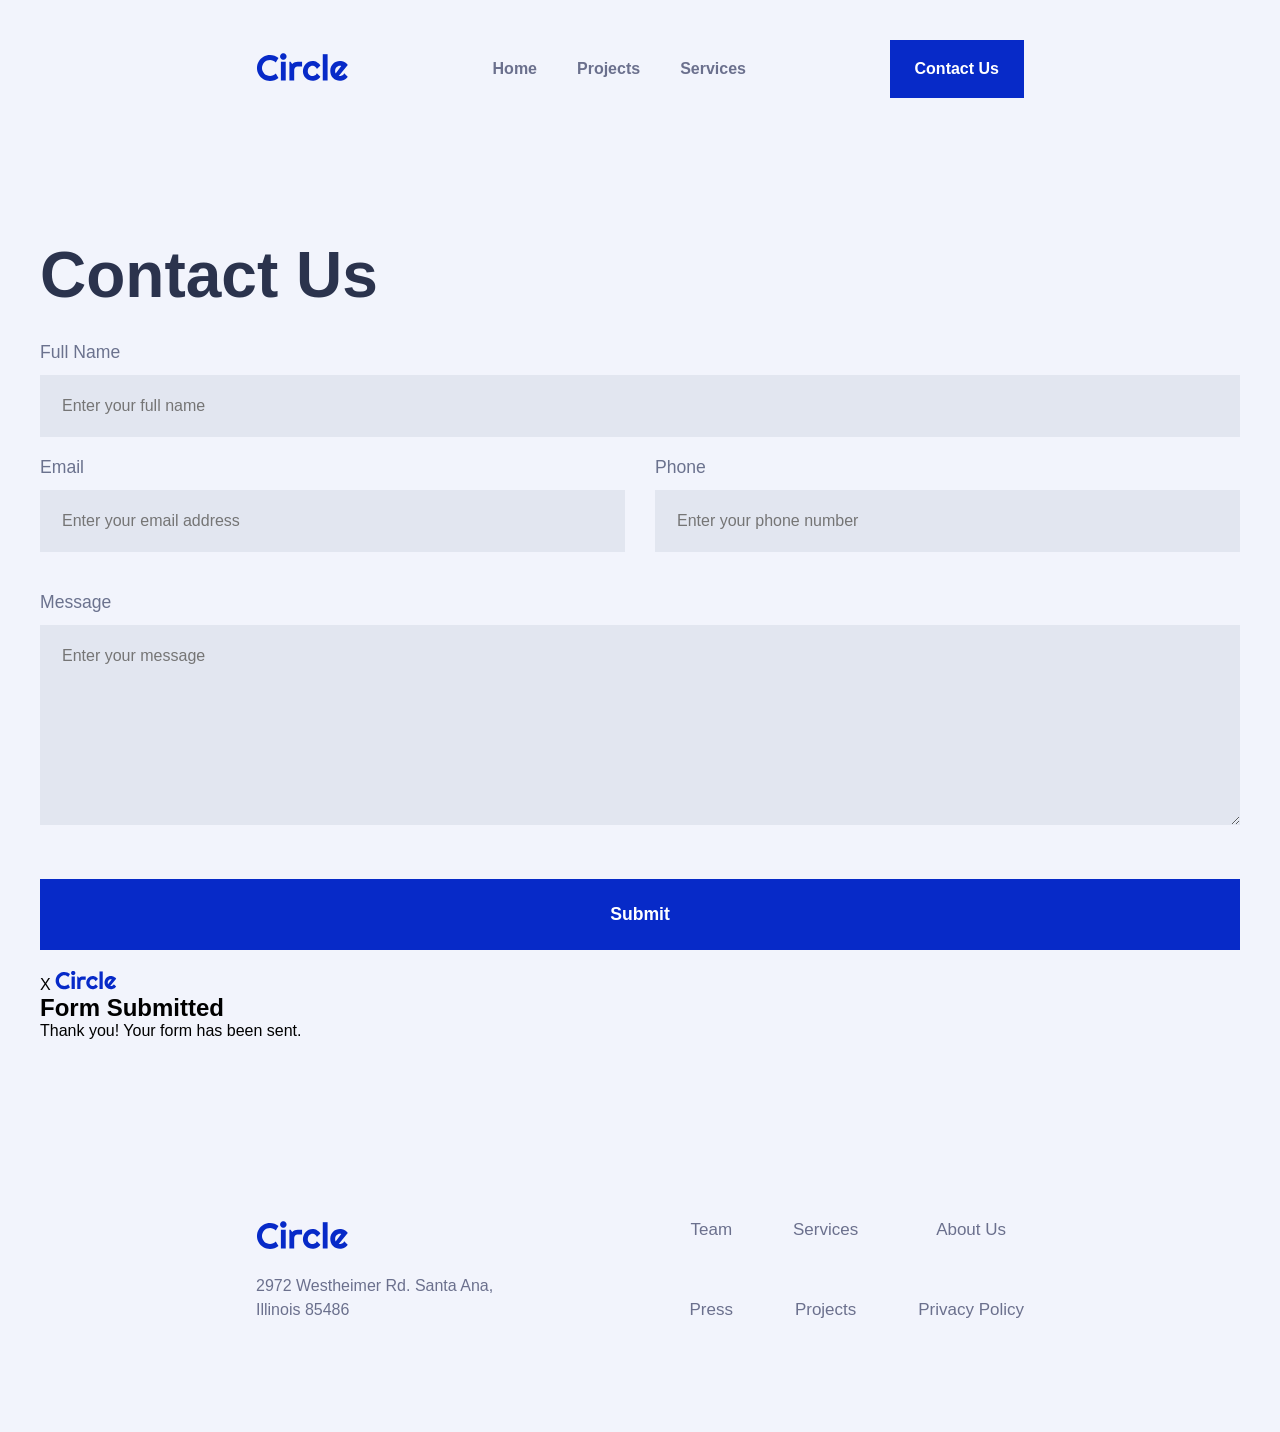
==== contact.html @ 797c5183 "github limpio" ====
<!DOCTYPE html>
<html lang="en">

<head>

    <meta charset="UTF-8">
    <meta name="viewport" content="width=device-width, initial-scale=1.0">
    <title>Circle Agency - Contact</title>

    <link rel="stylesheet" href="CSS/style.css">

    <link rel="icon" type="image/png" sizes="32x32" href="images/favicon/favicon-32x32.png">
    <link rel="icon" type="image/png" sizes="16x16" href="images/favicon/favicon-16x16.png">
    <link rel="shortcut icon" href="images/favicon/favicon.ico">
    <link rel="apple-touch-icon" sizes="180x180" href="images/favicon/apple-touch-icon.png">
    <link rel="manifest" href="images/favicon/site.webmanifest">

</head>

<body>

    <header> 

        <nav>

            <div class="logo">
                <a href="index.html"><img src="images/logos/circle.svg" alt="Circle Agency Logo"></a>
            </div>
            <ul class="nav-links">
                <li><a href="index.html">Home</a></li>
                <li><a href="projects.html?id=1">Projects</a></li>
                <li><a href="index.html#services">Services</a></li>
            </ul>
            <a href="contact.html" class="btn-contact">Contact Us</a>

        </nav>

    </header>

    <form action="" id="contact-form">

        <h1>Contact Us</h1>

        <div class="contact-name">

            <label for="name">Full Name</label>
            <input type="text" placeholder="Enter your full name" name="name" id="name">
            <p id="errorContactName" hidden class="errorForm">Please enter your full name</p>
        
        </div>

        <div id="contact-email-phone-row">

            <div class="contact-email">
                <label for="email">Email</label>
                <input type="email" placeholder="Enter your email address" name="email" id="email">
                <p id="errorContactEmail" hidden class="errorForm">Please enter a valid email address</p>
            </div>

            <div class="contact-phone">
                <label for="phone">Phone</label>
                <input type="phone" placeholder="Enter your phone number" name="phone" id="phone">
                <p id="errorContactPhone" hidden class="errorForm">Please enter a valid phone number</p>
            </div>

        </div>

        <div class="contact-message">

            <label for="message">Message</label>
            <textarea placeholder="Enter your message" name="message" id="message"></textarea>
            <p id="errorContactMessage" hidden class="errorForm">Please enter a message</p>
        
        </div>

        <div class="contact-button">

            <button type="button" onclick="sendForm()" id="submitBtn">Submit</button>
            <p id="successContact" hidden class="successForm">Your message has been sent successfully!</p>
        
        </div>

        <div class="contact-modal">

            <div class="modal-content">
                <span class="close-button">X</span>
                <img src="/images/logos/circle.svg" alt="logo circle" class="modal-logo">
                <h2>Form Submitted</h2>
                <p>Thank you! Your form has been sent.</p>
            </div>

        </div>

    </form>

    <footer class="footer">

        <div class="address-info">
            <a href="">
                <img src="images/logos/circle.svg" alt="Circle Logo">
            </a>
            <p>2972 Westheimer Rd. Santa Ana, Illinois 85486</p>
        </div>

        <ul class="sitemap">
            <li><a href="#">Team</a></li>
            <li><a href="index.html#services">Services</a></li>
            <li><a href="#">About Us</a></li>
            <li><a href="#">Press</a></li>
            <li><a href="projects.html?id=1">Projects</a></li>
            <li><a href="#">Privacy Policy</a></li>
        </ul>

    </footer>

</body>

</html>
---- CSS/style.css ----
/* variables */
:root {
  /* Blues */
  --color-blue-1: #072AC8;
  --color-blue-2: #43D2FF;
  --color-blue-3: #A2D6F9;
  --color-blue-4: #D1EDFF;

  /* Neutral / Dark */
  --color-dark-1: #292E47;
  --color-dark-2: #6B708D;

  /* Light / Background */
  --color-light-1: #F2F4FC;
  --color-light-2: #ECF7FF;

  /* Accent */
  --color-yellow: #FFC600;
}


* {
    box-sizing: border-box;
    margin: 0;
    padding: 0;
    font-family: 'Roboto', sans-serif;
}

body {
    background-color: var(--color-light-1);
    font-family: 'Roboto', sans-serif;
}

/* Configuración básica de la barra */
nav {
    display: flex;
    justify-content: space-between; 
    align-items: center;            
    padding: 40px 20%;              
}

.nav-links {
    display: flex;
    list-style: none;
    gap: 40px;                      
    margin: 0;
    padding: 0;
}

.nav-links a {
    text-decoration: none;
    color: var(--color-dark-2);                  
    font-weight: 700;
    font-family: sans-serif;
}

.btn-contact {
    background-color: var(--color-blue-1);      
    color: white;
    padding: 20px 25px;
    text-decoration: none;
    font-weight: bold;
    border-radius: 0px;             
    transition: background 0.3s;
}

.btn-contact:hover {
    color: var(--color-dark-2);      
}

.nav-links a:hover {
    color: var(--color-blue-1);      
}

.logo img {
    height: 30px;                   
}

.div-hero {
    display: flex;
    align-items: center;
    justify-content: space-between;
    padding: 80px 20%;
}

.hero-content {
    flex: 1;
    max-width: 500px;
}

.hero-content h1 {
    font-size: 3.5rem;
    color: var(--color-dark-1);
    line-height: 1.1;
    margin-bottom: 20px;
    font-family: sans-serif;
}

.hero-content h3 {
    font-size: 1.1rem;
    color: var(--color-dark-2);
    font-weight: normal;
    margin-bottom: 30px;
    line-height: 1.6;
}

.hero-content .btn-see,
.hero-content .btn-get {
    display: inline-block;
    padding: 15px 30px;
    text-decoration: none;
    font-weight: bold;
    margin-right: 20px;
    transition: all 0.3s;
}

.hero-content .btn-get {
    background-color: var(--color-blue-1);
    color: white;
}

.btn-get:hover {
    color: var(--color-dark-2);
}

.hero-content .btn-see {
    background-color: transparent;
    color: var(--color-dark-2);
}

.btn-see:hover {
    color: var(--color-blue-1);
}

.hero-image {
    flex: 1;
    position: relative; 
    display: flex;
    justify-content: center;
    align-items: center;
}

.hero-image img[alt="Hero Image"] {
    width: 100%;
    max-width: 450px;
    z-index: 2;
}

.hero-image img[alt="Hero Image 2"], 
.hero-image img[alt="Hero Image 3"] {
    position: absolute;
    z-index: 3;
    width: 300px; 
}

.hero-image img[alt="Hero Image 2"] {
    top: 0;
    left: -5%;
}

.hero-image img[alt="Hero Image 3"] {
    bottom: -25%;
    right: -5%;
}

/* Clients Section (Cambiado a ID) */
#clients {
    display: flex;
    justify-content: space-around; 
    align-items: center;           
    flex-wrap: wrap;               
    padding: 60px 20%;             
    gap: 30px;                     
}

#clients a {
    display: flex;
    align-items: center;
    justify-content: center;
    opacity: 0.7;                  
    transition: all 0.3s ease;
}

#clients img {
    max-width: 150px;              
    height: auto;
    filter: grayscale(100%);       
}

#clients a:hover {
    opacity: 1;
}

#clients a:hover img {
    filter: grayscale(0%);
}

/* Projects Section*/
#projects {
    padding: 80px 20%;
}

#projects h2 {
    font-size: 2.5rem;
    color: var(--color-dark-1);
    margin-bottom: 60px;
    font-family: sans-serif;
}

.project-contaier {
    display: grid;
    grid-template-columns: repeat(3, 1fr); 
    gap: 40px; 
}

.project-contaier article {
    background-color: white;
    display: flex;
    flex-direction: column;
}

#services article:hover,
.project-contaier article:hover {
    box-shadow: 10px 10px 10px rgba(0, 0, 0, 0.637);
    transform: scale(1.05);
}

#projects .project-contaier img {
    width: 100%;
    height: 250px;
    display: block;
    object-fit: cover;
}




.project-contaier h4, 
.project-contaier p {
    padding: 0 25px; 
}

.project-contaier h4 {
    margin-top: 25px;
    margin-bottom: 0px;
    font-size: 1.5rem;
    color: var(--color-dark-1);
}

.project-contaier p {
    color: var(--color-dark-2);
    font-size: 1rem;
    margin-bottom: 50px;
    flex-grow: 1; 
}

#services a,
.project-contaier span{
    padding: 0 25px;
}

.project-contaier a {
    text-decoration: none;
    color: var(--color-blue-1);
    font-weight: 600;
    margin-bottom: 25px;
    transition: color 0.3s;
}

#services a:hover,
.project-contaier span:hover {
    text-decoration: underline;
}

/* Testimonial Section (Cambiado a ID) */
#testimonial {
    background-color: var(--color-dark-1);
    background-image: url("../images/testimonial-section/orbit.png");
    background-position: center;
    background-repeat: no-repeat;
    background-size: cover;
    max-width: 1350px;         
    margin: 80px auto;         
    padding: 80px 40px;        
    position: relative;        
    min-height: 600px;         
    display: flex;
    flex-direction: column;    
    justify-content: space-between; 
    align-items: center;       
    color: white;              
}

.testimonial-text {
    max-width: 700px;
}

.testimonial-text h3 {
    font-size: 2.8rem;
    line-height: 1.2;
    margin: 0;
    text-align: center;
}

.testimonial-quote {
    max-width: 850px;
}

.testimonial-quote p {
    font-size: 1.6rem;
    color: var(--color-yellow); 
    line-height: 1.5;
    margin: 0;
    text-align: center;
}

.testimonial-profile {
    display: flex;
    align-items: center;
    gap: 15px;
}

.testimonial-profile img {
    width: 60px;
    height: 60px;
    border-radius: 50%;
    object-fit: cover;
}

.testimonial-profile-info {
    text-align: left;
}

.testimonial-profile-info .name {
    font-weight: bold;
    font-size: 1.1rem;
    margin: 0;
}

.testimonial-profile-info .origin {
    color: var(--color-dark-2); 
    font-size: 0.9rem;
    margin: 0;
}

.testimonial-emojis img {
    position: absolute;
    width: 150px;  
    height: auto;
}

/* colocamos cada imoji en su posición (cada esquina del div testimonial)*/

.emoji-1 { top: 40px; left: 40px; }
.emoji-2 { top: 40px; right: 40px; }
.emoji-3 { bottom: 40px; left: 40px; }
.emoji-4 { bottom: 40px; right: 40px; }

/* Services Section (Cambiado a ID) */
#services {
    padding: 80px 20%;
}

#services h2 {
    font-size: 2.5rem;
    color: var(--color-dark-1);
    margin-bottom: 60px;
    font-family: sans-serif;
}

#services .project-contaier {
    display: grid;
    grid-template-columns: repeat(3, 1fr);
    gap: 30px;
}

#services article {
    background-color: white;
    display: flex;
    flex-direction: column;
    align-items: flex-start; 
}

/* añadimos el círculo alrededor de los iconos */
.circle-icono {
    background-color: var(--color-blue-4);
    border-radius: 50%;
    width: 70px;          /* Ajusta el tamaño del círculo aquí */
    height: 70px;         /* Debe ser igual al width para que sea un círculo perfecto */
    display: flex;        /* Activamos flexbox para centrar el icono */
    justify-content: center; /* Centrado horizontal */
    align-items: center;     /* Centrado vertical */
    margin-left: 25px;    /* Alineado con el padding de tus textos */
    margin-top: 25px;
    margin-bottom: 20px;
}

/* Ajustamos el tamaño del icono (SVG) dentro del círculo */
.circle-icono img {
    width: 35px;          /* El icono debe ser más pequeño que el círculo */
    height: auto;
    padding: 0;           /* Quitamos los paddings antiguos que movían la imagen */
    display: block;
}

#services h4 {
    font-size: 1.25rem;
    color: var(--color-dark-1);
    margin-bottom: 10px;
    font-family: sans-serif;
}

#services p {
    color: var(--color-dark-2);
    line-height: 1.6;
    margin-bottom: 25px;
    flex-grow: 1; 
}

#services a {
    text-decoration: none;
    color: var(--color-blue-1);
    font-weight: 600;
    transition: color 0.3s;
}

/* Footer */
.footer {
    background-color: var(--color-light-1);
    display: flex;
    justify-content: space-between; 
    align-items: flex-start;        
    padding: 60px 20%;
    margin: 50px 0px;  
}

.address-info {
    max-width: 250px;
}

.address-info img {
    height: 30px;
    margin-bottom: 20px;
}

.address-info p {
    color: var(--color-dark-2);
    font-size: 16px;
    line-height: 1.5;
}

.sitemap {
    display: grid;
    grid-template-columns: repeat(3, auto); 
    grid-template-rows: repeat(2, auto);    
    gap: 60px 60px; 
    list-style: none;
    margin: 0;
    padding: 0;
    text-align: center; 
}

.sitemap a {
    text-decoration: none;
    color: var(--color-dark-2);
    font-size: 17px;
    transition: color 0.3s ease;
}

.sitemap a:hover {
    color: var(--color-blue-1);
}

/* Newsletter (Cambiado a ID) */
#newsletter {
    background-color: var(--color-yellow);
    max-width: 1350px;         
    margin: 20px auto;         
    min-height: 400px;    
    display: flex;        
    flex-direction: column; 
    justify-content: center; 
    align-items: center;    
    padding: 40px; 
}

#newsletter h2 {
    color: var(--color-dark-1);
    font-size: 2.5rem;
    margin-bottom: 10px;
}

#newsletter h3 {
    color: var(--color-dark-2);
    font-weight: normal;
    margin-bottom: 40px;
}

#newsletter form {
    display: flex;
    justify-content: center;
    gap: 20px;
    align-items: stretch;   
}

.input-container {
    position: relative;
    max-width: 550px;
}

.mail-icon {
    position: absolute;
    left: 15px;
    top: 50%;
    transform: translateY(-50%); 
    width: 20px;
    opacity: 0.6;
}

#newsletter input {
    width: 100%;
    padding: 25px 25px 25px 60px; 
    border: none;
    background-color: var(--color-light-1);
    font-size: 1rem;
}

.boton-estilo {
    background-color: var(--color-blue-1);
    color: white;
    padding: 0 40px;
    border: none;
    font-weight: bold;
    cursor: pointer;
    transition: background 0.3s;
    display: flex;
    align-items: center;
    text-decoration: none;
}

.newsletter-subscribe:hover {
    color: var(--color-dark-2);
}

#newsletter input:hover {
    outline: 2px solid var(--color-blue-1);
}

/* El resto de estilos (Contact form, Project.html, Responsive) permanecen igual */
#contact-form {
    max-width: 1300px;
    margin: 60px auto;
    padding: 40px;
    background-color: transparent; 
}

#contact-form h1 {
    font-size: 4rem; 
    color: #2b334d;
    margin-bottom: 30px;
    font-weight: 700;
}

#contact-form div {
    margin-bottom: 20px;
}

#contact-form label {
    display: block;
    margin-bottom: 12px;
    color: #6b728e;
    font-size: 1.1rem;
}

#contact-form input[type="text"],
#contact-form input[type="email"],
#contact-form input[type="phone"],
#message,
#contact-form textarea {
    width: 100%;
    padding: 22px;
    border: none;
    background-color: #e2e6f0; 
    font-size: 1rem;
    color: #2b334d;
    outline: none;
    transition: all 0.3s ease;
}

#contact-form input:hover, 
#contact-form textarea:hover {
    background-color: #d8dceb;
}

#message {
    min-height: 200px; 
}

#contact-form > div:nth-of-type(2) {
    display: flex;
    gap: 30px;
}

#contact-form > div:nth-of-type(2) > div {
    flex: 1; 
}

#submitBtn {
    width: 100%;
    background-color: #072ac8; 
    color: white;
    padding: 25px;
    border: none;
    font-size: 1.1rem;
    font-weight: 600;
    cursor: pointer;
    margin-top: 30px;
    transition: background-color 0.3s;
}

#submitBtn:hover {
    background-color: #051a80;
}

#project {
    max-width: 1300px; 
    width: 100%;
    margin: 80px auto; 
    padding: 0 40px;
}

.title {
    font-size: 2.5rem;
    font-weight: 800;
    color: #1a202c;
    margin-bottom: 8px;
}

#project > div:first-of-type {
    display: flex;
    justify-content: space-between; 
    align-items: center;
    margin-bottom: 40px;
    color: #718096; 
    font-size: 1.23rem;
}

.project-image {
    width: 100%;
    margin-bottom: 40px;
}

/* Imagen principal de projects.html*/
.project-image img {
    width: 100%;
    height: auto;
    display: block;
    border-radius: 4px;
}

article {
    color: #4a5568;
    font-size: 1rem;
    text-align: justify; 
    max-width: 100%;
}

/*poner sombra muy suave detrás de las tarjetas de projects, services y la imagen general de projects.html*/
.project-image img{
    box-shadow: 0 20px 50px rgba(0, 0, 0, 0.7);
}
.project-contaier article{
    box-shadow: 0 20px 50px rgba(0, 0, 0, 0.3);
}


/* RESPONSIVE */
@media (max-width: 992px) {
    .div-hero {
        flex-direction: column;
        text-align: center;
        padding: 40px 5%;
    }
    
    .hero-content {
        margin-bottom: 50px;
    }

    .hero-image img[alt="Hero Image 2"] {
        left: 0;
    }

    #services .project-contaier {
        grid-template-columns: 1fr;
    }

    #testimonial {
        padding: 80px 20px;
    }
    
    #testimonial-text h3 {
        font-size: 2rem;
    }
    
    .testimonial-emojis {
        display: none;
    }
}

@media (max-width: 768px) {
    .footer {
        flex-direction: column;
        gap: 40px;
    }
    
    .sitemap {
        grid-template-columns: repeat(2, 1fr); 
    }

    .project-contaier {
        grid-template-columns: 1fr;
    }
}
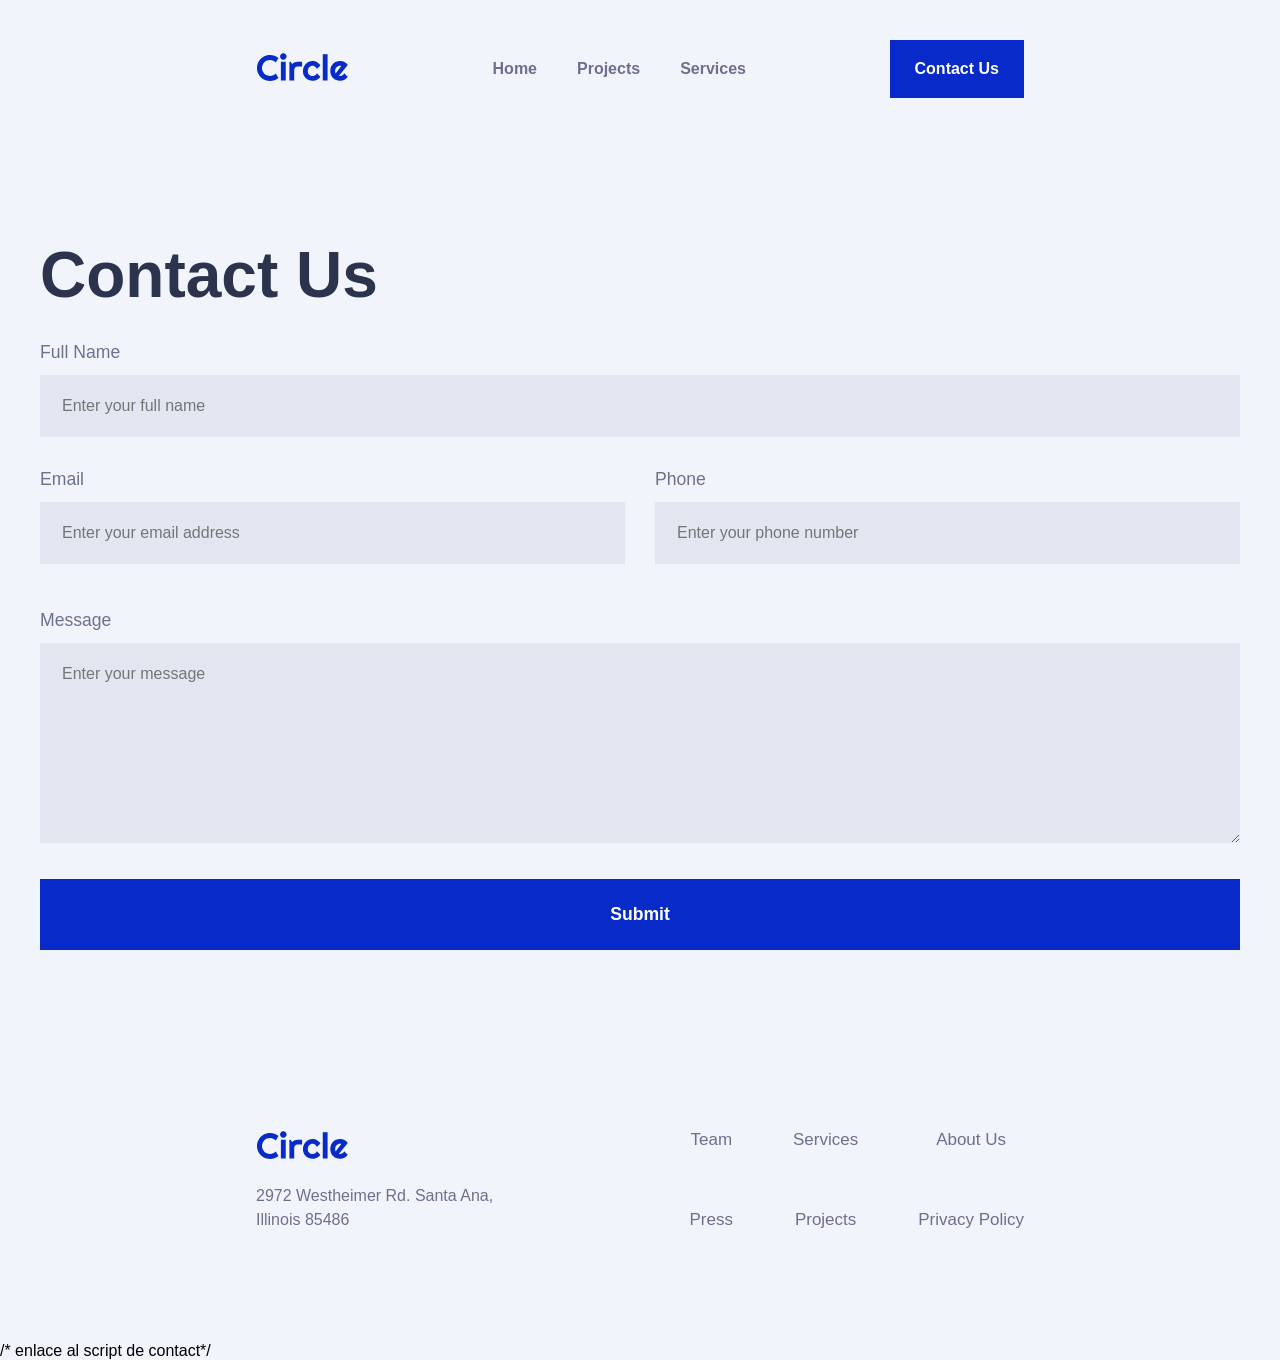
==== commit 10a43fd2: "JS del form termiando y Modal del form terminado" ====
--- a/contact.html
+++ b/contact.html
@@ -37,7 +37,7 @@
 
     </header>
 
-    <form action="" id="contact-form">
+    <form action="" id="contact-form" onsubmit="sendForm(event)">
 
         <h1>Contact Us</h1>
 
@@ -70,12 +70,12 @@
             <label for="message">Message</label>
             <textarea placeholder="Enter your message" name="message" id="message"></textarea>
             <p id="errorContactMessage" hidden class="errorForm">Please enter a message</p>
-        
+           
         </div>
 
         <div class="contact-button">
 
-            <button type="button" onclick="sendForm()" id="submitBtn">Submit</button>
+            <button type="submit" id="submitBtn">Submit</button>
             <p id="successContact" hidden class="successForm">Your message has been sent successfully!</p>
         
         </div>
@@ -113,6 +113,9 @@
 
     </footer>
 
+     /* enlace al script de contact*/
+    <script src="Scripts/contact.js"></script>
+
 </body>
 
 </html>
--- a/CSS/style.css
+++ b/CSS/style.css
@@ -547,6 +547,8 @@
 }
 
 /* El resto de estilos (Contact form, Project.html, Responsive) permanecen igual */
+
+/* Contact.html Form */
 #contact-form {
     max-width: 1300px;
     margin: 60px auto;
@@ -578,6 +580,7 @@
 #message,
 #contact-form textarea {
     width: 100%;
+    margin-bottom: 1%;
     padding: 22px;
     border: none;
     background-color: #e2e6f0; 
@@ -587,6 +590,19 @@
     transition: all 0.3s ease;
 }
 
+/* Clase que aplicaremos mediante JavaScript para añadir a los inputs si hay error */
+.input-error {
+    border: 3px solid #ff4d4d !important; /* Rojo intenso y borde ancho */
+    outline: none; /* Quitamos el borde azul por defecto de los navegadores */
+}
+/* añadiendo estilo para los mensajes de error */
+.errorForm {
+    color: #ff4d4d;
+    font-weight: 600;
+    font-size: 0.9rem;
+    margin-top: 5px;
+}
+
 #contact-form input:hover, 
 #contact-form textarea:hover {
     background-color: #d8dceb;
@@ -614,13 +630,69 @@
     font-size: 1.1rem;
     font-weight: 600;
     cursor: pointer;
-    margin-top: 30px;
     transition: background-color 0.3s;
 }
 
 #submitBtn:hover {
     background-color: #051a80;
 }
+
+/* el modal para submit*/
+/* El contenedor que cubre TODA la pantalla */
+.contact-modal {
+    display: none ; /* Oculto por defecto */
+    position: fixed; /* Se queda fijo aunque hagas scroll */
+    z-index: 1000; /* Siempre por encima de todo */
+    left: 0;
+    top: 0;
+    width: 100%;
+    height: 100%;
+    background-color: rgba(0, 0, 0, 0.5); /* Fondo negro semitransparente */
+    justify-content: center;
+    align-items: center;
+}
+
+/* La caja blanca del mensaje */
+.modal-content {
+    background-color: white;
+    padding: 50px;
+    border-radius: 15px;
+    text-align: center;
+    max-width: 500px;
+    width: 100%;
+    height: auto;
+    position: relative; /* Para posicionar la X de cierre */
+    box-shadow: 0 5px 15px rgba(0,0,0,0.3);
+}
+
+.modal-logo {
+    position: absolute;
+    width: 80px;
+    margin-bottom: 20px;
+    top: 20px;
+    left: 25px;
+}
+
+.modal-content h2{
+    font-size: 1.7rem;
+    padding-bottom: 5%;
+}
+
+.close-button {
+    position: absolute;
+    top: 20px;
+    right: 25px;
+    font-size: 25px;
+    font-weight: bold;
+    color: var(--color-dark-2);
+    cursor: pointer;
+}
+
+.close-button:hover {
+    color: var(--color-blue-1);
+}
+
+/* Projects.html Styles */
 
 #project {
     max-width: 1300px; 
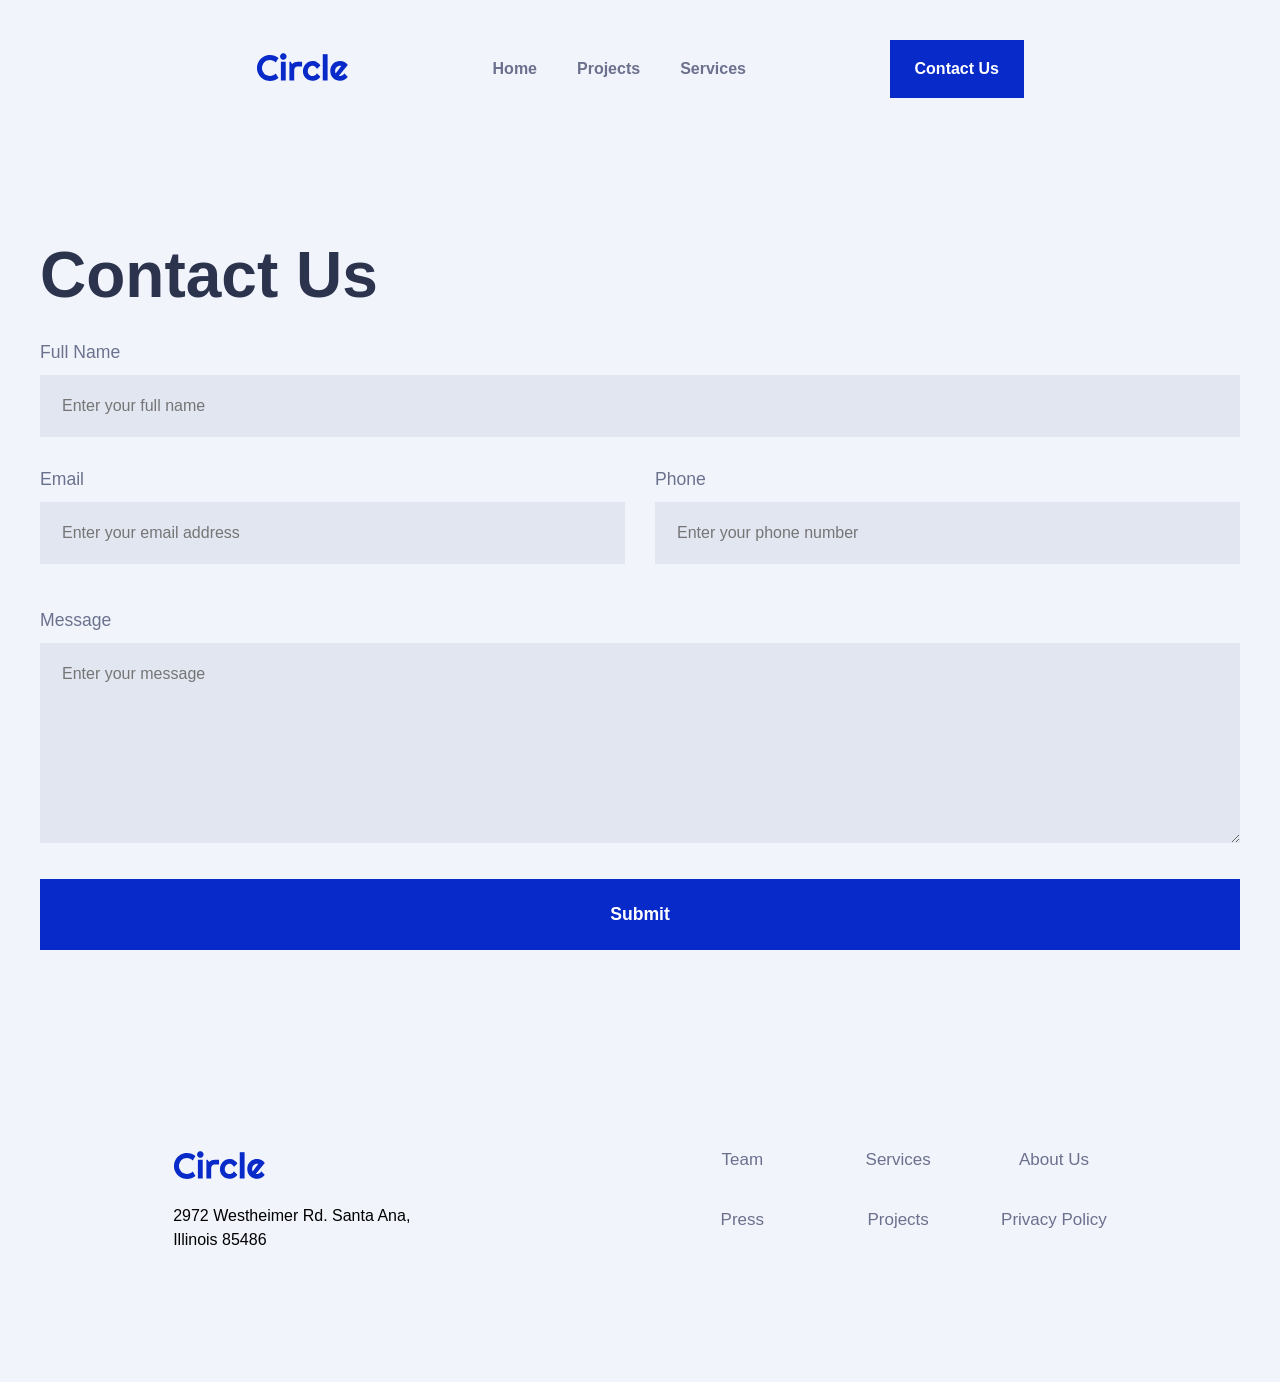
==== commit 865745fb: "Responsive terminado, deploy en Netlify" ====
--- a/contact.html
+++ b/contact.html
@@ -22,76 +22,104 @@
     <header> 
 
         <nav>
-
+            
             <div class="logo">
                 <a href="index.html"><img src="images/logos/circle.svg" alt="Circle Agency Logo"></a>
             </div>
+
             <ul class="nav-links">
                 <li><a href="index.html">Home</a></li>
                 <li><a href="projects.html?id=1">Projects</a></li>
                 <li><a href="index.html#services">Services</a></li>
             </ul>
+
             <a href="contact.html" class="btn-contact">Contact Us</a>
+
+            <!-- botón de menú hamburguesa escondido -->
+            <!-- Lo crearemos con CSS y JavaScript para que solo aparezca en pantallas pequeñas -->
+             <div class="nav-menu-icon" id="hamburger-menu">
+                <span></span>
+                <span></span>
+                <span></span>
+             </div>
+           
 
         </nav>
 
     </header>
 
-    <form action="" id="contact-form" onsubmit="sendForm(event)">
+    <head>
+        <!-- Menu desplegable para móviles, inicialmente oculto, se mostrará al hacer clic en el ícono de menú hamburguesa -->
+        <div class="mobile-menu" id="mobile-menu">
 
-        <h1>Contact Us</h1>
+            <span class="close-menu" id="close-menu">X</span>
 
-        <div class="contact-name">
-
-            <label for="name">Full Name</label>
-            <input type="text" placeholder="Enter your full name" name="name" id="name">
-            <p id="errorContactName" hidden class="errorForm">Please enter your full name</p>
-        
-        </div>
-
-        <div id="contact-email-phone-row">
-
-            <div class="contact-email">
-                <label for="email">Email</label>
-                <input type="email" placeholder="Enter your email address" name="email" id="email">
-                <p id="errorContactEmail" hidden class="errorForm">Please enter a valid email address</p>
-            </div>
-
-            <div class="contact-phone">
-                <label for="phone">Phone</label>
-                <input type="phone" placeholder="Enter your phone number" name="phone" id="phone">
-                <p id="errorContactPhone" hidden class="errorForm">Please enter a valid phone number</p>
-            </div>
+            <ul class="mobile-nav-links">
+                <li><a href="index.html">Home</a></li>
+                <li><a href="projects.html?id=1">Projects</a></li>
+                <li><a href="index.html#services">Services</a></li>
+                <li><a href="contact.html">Contact Us</a></li>
+            </ul>
 
         </div>
 
-        <div class="contact-message">
 
-            <label for="message">Message</label>
-            <textarea placeholder="Enter your message" name="message" id="message"></textarea>
-            <p id="errorContactMessage" hidden class="errorForm">Please enter a message</p>
-           
-        </div>
+        <form action="" id="contact-form" onsubmit="sendForm(event)">
 
-        <div class="contact-button">
+            <h1>Contact Us</h1>
 
-            <button type="submit" id="submitBtn">Submit</button>
-            <p id="successContact" hidden class="successForm">Your message has been sent successfully!</p>
-        
-        </div>
+            <div class="contact-name">
 
-        <div class="contact-modal">
-
-            <div class="modal-content">
-                <span class="close-button">X</span>
-                <img src="/images/logos/circle.svg" alt="logo circle" class="modal-logo">
-                <h2>Form Submitted</h2>
-                <p>Thank you! Your form has been sent.</p>
+                <label for="name">Full Name</label>
+                <input type="text" placeholder="Enter your full name" name="name" id="name">
+                <p id="errorContactName" hidden class="errorForm">Please enter your full name</p>
+            
             </div>
 
-        </div>
+            <div id="contact-email-phone-row">
 
-    </form>
+                <div class="contact-email">
+                    <label for="email">Email</label>
+                    <input type="email" placeholder="Enter your email address" name="email" id="email">
+                    <p id="errorContactEmail" hidden class="errorForm">Please enter a valid email address</p>
+                </div>
+
+                <div class="contact-phone">
+                    <label for="phone">Phone</label>
+                    <input type="phone" placeholder="Enter your phone number" name="phone" id="phone">
+                    <p id="errorContactPhone" hidden class="errorForm">Please enter a valid phone number</p>
+                </div>
+
+            </div>
+
+            <div class="contact-message">
+
+                <label for="message">Message</label>
+                <textarea placeholder="Enter your message" name="message" id="message"></textarea>
+                <p id="errorContactMessage" hidden class="errorForm">Please enter a message</p>
+            
+            </div>
+
+            <div class="contact-button">
+
+                <button type="submit" id="submitBtn">Submit</button>
+                <p id="successContact" hidden class="successForm">Your message has been sent successfully!</p>
+            
+            </div>
+
+            <div class="contact-modal">
+
+                <div class="modal-content">
+                    <span class="close-button">X</span>
+                    <img src="/images/logos/circle.svg" alt="logo circle" class="modal-logo">
+                    <h2>Form Submitted</h2>
+                    <p>Thank you! Your form has been sent.</p>
+                </div>
+
+            </div>
+
+        </form>
+    </head>
 
     <footer class="footer">
 
@@ -113,8 +141,8 @@
 
     </footer>
 
-     /* enlace al script de contact*/
     <script src="Scripts/contact.js"></script>
+    <script src="Scripts/index.js"></script>
 
 </body>
 
--- a/CSS/style.css
+++ b/CSS/style.css
@@ -26,9 +26,18 @@
     font-family: 'Roboto', sans-serif;
 }
 
-body {
+html, body {
     background-color: var(--color-light-1);
     font-family: 'Roboto', sans-serif;
+    overflow-x: hidden; /* Corta cualquier cosa que sobresalga por los lados */
+    width: 100%;
+    position: relative;
+}
+
+/* Imágenes. Aseguramos que se muestren correctamente */
+img {
+    max-width: 100%;
+    height: auto;
 }
 
 /* Configuración básica de la barra */
@@ -37,6 +46,10 @@
     justify-content: space-between; 
     align-items: center;            
     padding: 40px 20%;              
+}
+.nav-menu-icon {
+  display: none; /* Oculto por defecto, se mostrará en móvil */
+
 }
 
 .nav-links {
@@ -76,11 +89,66 @@
     height: 30px;                   
 }
 
+/* Menú Lateral Móvil */
+.mobile-menu {
+    position: fixed;
+    top: 0;
+    right: -100%; /* Totalmente fuera de la pantalla a la derecha */
+    width: 200px;  /* Ancho del menú */
+    height: 100%;
+    background-color: rgba(7, 42, 200, 0.90); /* Azul oscuro transparente */
+    z-index: 2000; /* Por encima de todo */
+    display: flex;
+    flex-direction: column;
+    padding: 80px 40px;
+    transition: right 0.5s ease-in-out; /* Animación de deslizamiento */
+    box-shadow: -5px 0 15px rgba(0,0,0,0.3);
+}
+
+/* Clase que activaremos con JS para mostrar el menú */
+.mobile-menu.active {
+    right: 0; /* Lo movemos al borde derecho */
+}
+
+.close-menu {
+    position: absolute;
+    top: 17px;
+    right: 25px;
+    font-size: 35px;
+    color: black;
+    cursor: pointer;
+    font-weight: bold;
+}
+
+.mobile-nav-links {
+    list-style: none;
+    padding: 0;
+    margin-top: 50px;
+}
+
+.mobile-nav-links li {
+    margin-bottom: 30px;
+}
+
+.mobile-nav-links a {
+    color: var(--color-dark-2);
+    text-decoration: none;
+    font-size: 1.5rem;
+    font-weight: 600;
+    transition: opacity 0.3s;
+}
+
+.mobile-nav-links a:hover {
+    color: black;
+    opacity: 0.7;
+}
+
+/* HERO SECTION*/
 .div-hero {
     display: flex;
     align-items: center;
     justify-content: space-between;
-    padding: 80px 20%;
+    padding: 30px 20%;
 }
 
 .hero-content {
@@ -89,7 +157,7 @@
 }
 
 .hero-content h1 {
-    font-size: 3.5rem;
+    font-size: 2.5rem;
     color: var(--color-dark-1);
     line-height: 1.1;
     margin-bottom: 20px;
@@ -133,34 +201,37 @@
 }
 
 .hero-image {
-    flex: 1;
     position: relative; 
     display: flex;
     justify-content: center;
     align-items: center;
-}
-
+    width: 50%;
+    max-width: 500px;
+    margin: 0 auto;
+}
+/* Tarjeta Principal del chico con fondo amarrillo */
 .hero-image img[alt="Hero Image"] {
     width: 100%;
-    max-width: 450px;
+    height: auto;
     z-index: 2;
 }
 
-.hero-image img[alt="Hero Image 2"], 
+/* Tarjeta Superior Izquierda (Tarjeta de Crédito) */
+.hero-image img[alt="Hero Image 2"] {
+    position: absolute;
+    width: 60%; /* Tamaño relativo al contenedor */
+    top: -5%;    /* Se mantiene arriba aunque cambie el tamaño */
+    left: -10%; /* Sobresale un poco hacia la izquierda */
+    z-index: 3;
+}
+
+/* Tarjeta Inferior Derecha (Project accepted) */
 .hero-image img[alt="Hero Image 3"] {
     position: absolute;
+    width: 60%;
+    bottom: -20%; /* Se mantiene abajo */
+    right: -20%;/* Sobresale un poco hacia la derecha */
     z-index: 3;
-    width: 300px; 
-}
-
-.hero-image img[alt="Hero Image 2"] {
-    top: 0;
-    left: -5%;
-}
-
-.hero-image img[alt="Hero Image 3"] {
-    bottom: -25%;
-    right: -5%;
 }
 
 /* Clients Section (Cambiado a ID) */
@@ -279,8 +350,8 @@
     background-position: center;
     background-repeat: no-repeat;
     background-size: cover;
-    max-width: 1350px;         
-    margin: 80px auto;         
+    max-width: 1350px;          
+    margin: 80px auto;          
     padding: 80px 40px;        
     position: relative;        
     min-height: 600px;         
@@ -428,10 +499,14 @@
 .footer {
     background-color: var(--color-light-1);
     display: flex;
-    justify-content: space-between; 
-    align-items: flex-start;        
-    padding: 60px 20%;
-    margin: 50px 0px;  
+    justify-content: space-around; 
+    align-items: flex-start;
+    max-width: 1300px; 
+    margin: 50px auto;       
+    padding: 80px 40px;
+    width: 100%;
+    box-sizing: border-box;
+     
 }
 
 .address-info {
@@ -444,16 +519,16 @@
 }
 
 .address-info p {
-    color: var(--color-dark-2);
+    color: black;
     font-size: 16px;
     line-height: 1.5;
 }
 
 .sitemap {
     display: grid;
-    grid-template-columns: repeat(3, auto); 
+    grid-template-columns: repeat(3, 1fr); 
     grid-template-rows: repeat(2, auto);    
-    gap: 60px 60px; 
+    gap: 40px 50px;
     list-style: none;
     margin: 0;
     padding: 0;
@@ -471,11 +546,11 @@
     color: var(--color-blue-1);
 }
 
-/* Newsletter (Cambiado a ID) */
+/* Newsletter */
 #newsletter {
     background-color: var(--color-yellow);
-    max-width: 1350px;         
-    margin: 20px auto;         
+    max-width: 1350px;          
+    margin: 20px auto;          
     min-height: 400px;    
     display: flex;        
     flex-direction: column; 
@@ -505,7 +580,7 @@
 
 .input-container {
     position: relative;
-    max-width: 550px;
+    width: 500px;
 }
 
 .mail-icon {
@@ -518,6 +593,7 @@
 }
 
 #newsletter input {
+    text-align: center;
     width: 100%;
     padding: 25px 25px 25px 60px; 
     border: none;
@@ -746,50 +822,246 @@
 }
 
 
-/* RESPONSIVE */
-@media (max-width: 992px) {
+/* RESPONSIVE (Móviles y Tablets) */
+
+/* RESPONSIVE contact.html */
+@media (max-width: 1406px) {
+    #projects, #services, #clients {
+        padding: 50px; /* Reducimos el padding a 50px */
+    }
+    /* atacamos antes la section hero para que se vea mejor*/
+   /* section hero */
     .div-hero {
+    margin: 0px 20px;
+    flex-direction: column; /* Apila los elementos */
+    text-align: left;     /* Centra el texto para que luzca mejor en móvil */
+    padding: 40px 20px;     /* Reducimos el padding lateral */
+    padding-bottom: 100px;
+    }
+
+    .hero-content {
+        max-width: 100%;
+        margin-bottom: 10px;    /* Espacio antes de la imagen */
+    }
+
+    .hero-content h1 {
+        font-size: 3rem;      /* Ajustamos el tamaño del título */
+    }
+
+    .hero-content h3 {
+        font-size: 1.5rem;      /* Ajustamos el tamaño del subtítulo */
+    }
+
+    .hero-image img[alt="Hero Image"] {
+        width: 1000px;
+    }
+
+    .hero-image img[alt="Hero Image 2"], 
+    .hero-image img[alt="Hero Image 3"] {
+        display: none; /* La solución más limpia para móviles: ocultar las tarjetas */
+    }
+
+
+    /* section projects */
+    /* Forzamos a que el contenedor use exactamente 2 columnas */
+    .project-contaier {
+        display: grid;
+        grid-template-columns: repeat(2, 1fr);
+        gap: 50px; /* espacio entre las tarjetas */
+       
+    }
+    /* Si el último elemento es impar, lo centramos ocupando las dos columnas */
+    .project-contaier article:last-child:nth-child(odd) {
+        grid-column: 1 / span 2; /* Ocupa el ancho de las dos columnas */
+        justify-self: center;    /* Se centra horizontalmente */
+        width: 45%;              /* Ajusta este ancho para que coincida con las de arriba */
+    }
+    
+    /* section services */
+
+    /* Corregido: Usamos el ID #services para que el navegador sepa a qué sección aplicar el grid de 2 columnas */
+    #services .project-contaier {
+        display: grid;
+        grid-template-columns: repeat(2, 1fr);
+        gap: 30px;
+    }
+
+    /* Centramos la última tarjeta de servicios si es impar */
+    #services .project-contaier article:last-child:nth-child(odd) {
+        grid-column: 1 / span 2;
+        justify-self: center;
+        width: 45%;
+    }
+
+
+
+}
+
+@media (max-width: 986px) {
+    
+    nav, .div-hero, #projects, #services, #clients {
+        padding: 20px; /* Reducimos el padding de 20% a algo fijo para móvil */
+    }
+
+    /* NAVEGACIÓN */
+    .nav-links, .btn-contact {
+        display: none; /* Ocultamos los links y el botón en móvil */
+    }
+
+    /* Creamos el hueco para la hamburguesa */
+    .nav-mobile-hamburger {
+        display: block;
+        width: 30px;
+        height: 25px;
+        cursor: pointer;
+        position: relative;
+        border: 2px dashed #072ac8; /* Marcador visual temporal */
+    }
+
+    .nav-menu-icon {
+        display: flex; /* Ahora sí se muestra el contenedor */
         flex-direction: column;
+        justify-content: space-around;
+        width: 30px;
+        height: 25px;
+        cursor: pointer;
+    }
+
+    /* Dibujamos las 3 rayitas (los <span> que tienes en el HTML) */
+    .nav-menu-icon span {
+        width: 100%;
+        height: 3px;
+        background-color: var(--color-blue-1); /* Color azul de tu marca */
+        border-radius: 10px;
+        transition: all 0.3s linear;
+    }
+    /*INDEX html*/
+
+    /* FORMULARIO */
+    #contact-form {
+        margin: 20px;
+        padding: 20px;
+    }
+
+    #contact-form h1 {
+        font-size: 2.5rem; /* Título más pequeño para que no se corte */
+    }
+
+    /* La fila de Email y Phone que era 'flex' ahora es vertical */
+    #contact-form > div:nth-of-type(2) {
+        flex-direction: column;
+        gap: 0; /* Quitamos el gap lateral */
+    }
+
+    #contact-form input[type="text"],
+    #contact-form input[type="email"],
+    #contact-form input[type="phone"],
+    #contact-form textarea {
+        padding: 15px; /* Inputs menos altos para ahorrar espacio */
+    }
+
+    #submitBtn {
+        padding: 18px;
+    }
+
+    /* MODAL RESPONSIVE */
+    .modal-content {
+        width: 90%;
+        padding: 30px;
+    }
+    
+    /* FOOTER RESPONSIVE */
+    .footer {
+        flex-direction: column;
+        align-items: center;
         text-align: center;
-        padding: 40px 5%;
+        margin: 0; /* Quitamos márgenes exteriores */
+        width: 100%;  /* Que ocupe todo el ancho */
+        max-width: 100%;
+        padding: 40px 20px;
+    }
+
+    .address-info {
+        padding-bottom: 20px;
+    }
+    .sitemap {
+        gap: 20px; /* Gap mucho más pequeño para que quepa en pantalla */
     }
     
-    .hero-content {
-        margin-bottom: 50px;
-    }
-
-    .hero-image img[alt="Hero Image 2"] {
-        left: 0;
-    }
-
+
+    .sitemap li {
+        text-align: center;
+    }
+
+    /* MENU HAMBURGUESA*/
+
+    /* Mostramos y damos estilo al contenedor de la hamburguesa */
+    .nav-menu-icon {
+        display: flex;
+    }
+}
+
+@media (max-width: 767px){
+
+    /* Forzamos una sola columna para Proyectos y Servicios */
+    .project-contaier, 
     #services .project-contaier {
         grid-template-columns: 1fr;
+        gap: 30px;
+    }
+
+    /* Reseteamos el comportamiento de la tarjeta 'impar' para que ocupe todo el ancho en móvil */
+    .project-contaier article:last-child:nth-child(odd),
+    #services .project-contaier article:last-child:nth-child(odd) {
+        grid-column: auto;
+        width: 100%;
+    }
+    /*section testimonial*/
+    /* Ocultamos los 4 emojis */
+    .testimonial-emojis img {
+            display: none;
     }
 
     #testimonial {
-        padding: 80px 20px;
-    }
-    
-    #testimonial-text h3 {
-        font-size: 2rem;
-    }
-    
-    .testimonial-emojis {
-        display: none;
-    }
-}
-
-@media (max-width: 768px) {
-    .footer {
-        flex-direction: column;
-        gap: 40px;
-    }
-    
-    .sitemap {
-        grid-template-columns: repeat(2, 1fr); 
-    }
-
-    .project-contaier {
-        grid-template-columns: 1fr;
-    }
-}+        padding: 70px 20px;
+        min-height: auto;        /* Dejamos que el contenido mande sobre la altura */
+        background-size: cover;  /* Asegura que la imagen de la órbita cubra el fondo */
+        background-position: center;
+    }
+
+    .testimonial-text h3 {
+        font-size: 1.8rem;       /* Reducimos un poco el tamaño de la cita */
+    }
+
+    .testimonial-quote p{
+        font-size: 1.5rem;      /* Reducimos el tamaño del texto de la cita */
+        width: 580px;
+    }
+
+    .testimonial-quote,
+    .testimonial-text,
+    .testimonial-profile {
+        margin: 15px 0;
+    }
+
+    /* section newsletter */
+    #newsletter form {
+    flex-direction: column; /* Apila input y botón */
+    width: 100%;
+    max-width: 400px;       /* Evita que el formulario sea demasiado ancho */
+    }
+
+    .input-container {
+        align-items: center;
+        max-width: 100%;
+        width: 100%;
+    }
+
+    .boton-estilo {
+        width: 100%;            /* El botón ocupa todo el ancho disponible */
+        justify-content: center;
+        padding: 20px;          /* Ajuste de altura para que sea fácil de pulsar */
+    }
+
+
+}
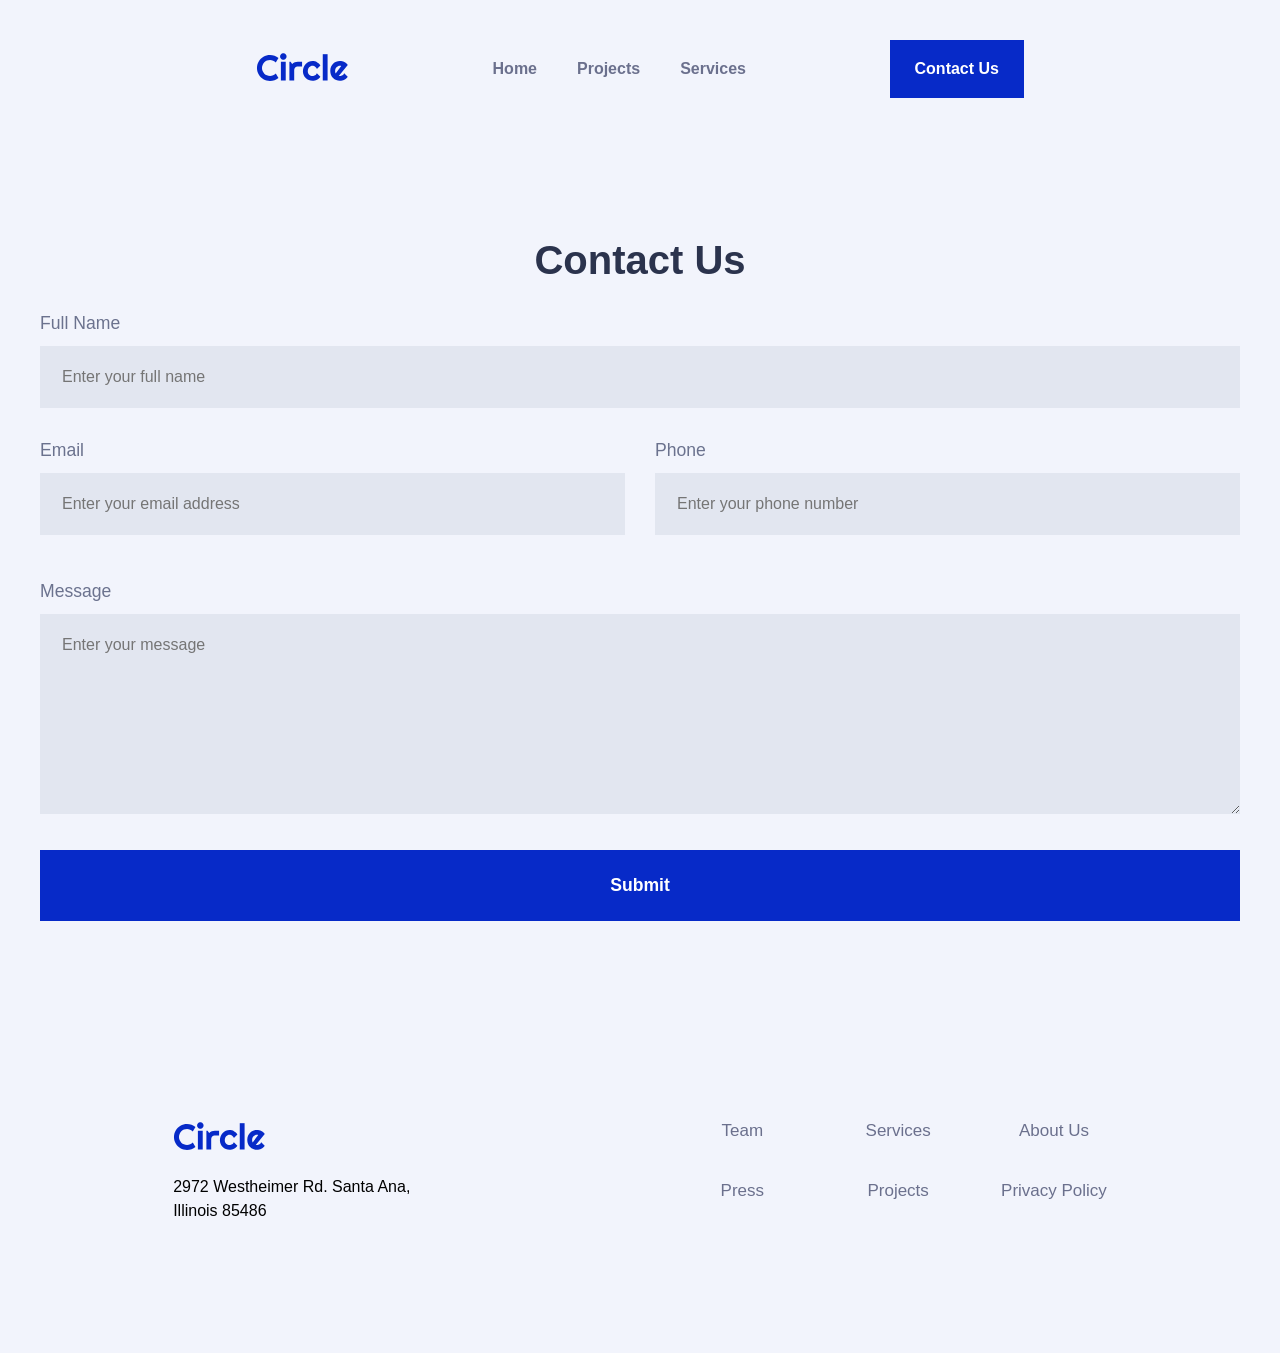
==== commit c4811551: "archivos ordenados" ====
--- a/contact.html
+++ b/contact.html
@@ -8,6 +8,8 @@
     <title>Circle Agency - Contact</title>
 
     <link rel="stylesheet" href="CSS/style.css">
+    <link rel="stylesheet" href="CSS/contact.css">
+    <link rel="stylesheet" href="CSS/responsive.css">
 
     <link rel="icon" type="image/png" sizes="32x32" href="images/favicon/favicon-32x32.png">
     <link rel="icon" type="image/png" sizes="16x16" href="images/favicon/favicon-16x16.png">
--- a/CSS/style.css
+++ b/CSS/style.css
@@ -105,6 +105,91 @@
     box-shadow: -5px 0 15px rgba(0,0,0,0.3);
 }
 
+/* Estilos de las tarjetas de projects en index.html y projects.html*/
+/* Projects Section*/
+#projects {
+    padding: 80px 20%;
+}
+
+#projects h2 {
+    font-size: 2.5rem;
+    color: var(--color-dark-1);
+    margin-bottom: 60px;
+    font-family: sans-serif;
+}
+
+.project-contaier {
+    display: grid;
+    grid-template-columns: repeat(3, 1fr); 
+    gap: 40px; 
+}
+
+.project-contaier article {
+    background-color: white;
+    display: flex;
+    flex-direction: column;
+}
+
+#services article:hover,
+.project-contaier article:hover {
+    box-shadow: 10px 10px 10px rgba(0, 0, 0, 0.637);
+    transform: scale(1.05);
+}
+
+#projects .project-contaier img {
+    width: 100%;
+    height: 250px;
+    display: block;
+    object-fit: cover;
+}
+
+.project-contaier h4, 
+.project-contaier p {
+    padding: 0 25px; 
+}
+
+.project-contaier h4 {
+    margin-top: 25px;
+    margin-bottom: 0px;
+    font-size: 1.5rem;
+    color: var(--color-dark-1);
+}
+
+.project-contaier p {
+    color: var(--color-dark-2);
+    font-size: 1rem;
+    margin-bottom: 50px;
+    flex-grow: 1; 
+}
+
+#services a,
+.project-contaier span{
+    padding: 0 25px;
+}
+
+.project-contaier a {
+    text-decoration: none;
+    color: var(--color-blue-1);
+    font-weight: 600;
+    margin-bottom: 25px;
+    transition: color 0.3s;
+}
+
+#services a:hover,
+.project-contaier span:hover {
+    text-decoration: underline;
+}
+
+/*poner sombra muy suave detrás de las tarjetas de projects, services y la imagen general de projects.html*/
+/*en homepage y porject page*/
+.project-image img{
+    box-shadow: 0 20px 50px rgba(0, 0, 0, 0.7);
+}
+.project-contaier article{
+    box-shadow: 0 20px 50px rgba(0, 0, 0, 0.3);
+}
+
+
 /* Clase que activaremos con JS para mostrar el menú */
 .mobile-menu.active {
     right: 0; /* Lo movemos al borde derecho */
@@ -141,409 +226,6 @@
 .mobile-nav-links a:hover {
     color: black;
     opacity: 0.7;
-}
-
-/* HERO SECTION*/
-.div-hero {
-    display: flex;
-    align-items: center;
-    justify-content: space-between;
-    padding: 30px 20%;
-}
-
-.hero-content {
-    flex: 1;
-    max-width: 500px;
-}
-
-.hero-content h1 {
-    font-size: 2.5rem;
-    color: var(--color-dark-1);
-    line-height: 1.1;
-    margin-bottom: 20px;
-    font-family: sans-serif;
-}
-
-.hero-content h3 {
-    font-size: 1.1rem;
-    color: var(--color-dark-2);
-    font-weight: normal;
-    margin-bottom: 30px;
-    line-height: 1.6;
-}
-
-.hero-content .btn-see,
-.hero-content .btn-get {
-    display: inline-block;
-    padding: 15px 30px;
-    text-decoration: none;
-    font-weight: bold;
-    margin-right: 20px;
-    transition: all 0.3s;
-}
-
-.hero-content .btn-get {
-    background-color: var(--color-blue-1);
-    color: white;
-}
-
-.btn-get:hover {
-    color: var(--color-dark-2);
-}
-
-.hero-content .btn-see {
-    background-color: transparent;
-    color: var(--color-dark-2);
-}
-
-.btn-see:hover {
-    color: var(--color-blue-1);
-}
-
-.hero-image {
-    position: relative; 
-    display: flex;
-    justify-content: center;
-    align-items: center;
-    width: 50%;
-    max-width: 500px;
-    margin: 0 auto;
-}
-/* Tarjeta Principal del chico con fondo amarrillo */
-.hero-image img[alt="Hero Image"] {
-    width: 100%;
-    height: auto;
-    z-index: 2;
-}
-
-/* Tarjeta Superior Izquierda (Tarjeta de Crédito) */
-.hero-image img[alt="Hero Image 2"] {
-    position: absolute;
-    width: 60%; /* Tamaño relativo al contenedor */
-    top: -5%;    /* Se mantiene arriba aunque cambie el tamaño */
-    left: -10%; /* Sobresale un poco hacia la izquierda */
-    z-index: 3;
-}
-
-/* Tarjeta Inferior Derecha (Project accepted) */
-.hero-image img[alt="Hero Image 3"] {
-    position: absolute;
-    width: 60%;
-    bottom: -20%; /* Se mantiene abajo */
-    right: -20%;/* Sobresale un poco hacia la derecha */
-    z-index: 3;
-}
-
-/* Clients Section (Cambiado a ID) */
-#clients {
-    display: flex;
-    justify-content: space-around; 
-    align-items: center;           
-    flex-wrap: wrap;               
-    padding: 60px 20%;             
-    gap: 30px;                     
-}
-
-#clients a {
-    display: flex;
-    align-items: center;
-    justify-content: center;
-    opacity: 0.7;                  
-    transition: all 0.3s ease;
-}
-
-#clients img {
-    max-width: 150px;              
-    height: auto;
-    filter: grayscale(100%);       
-}
-
-#clients a:hover {
-    opacity: 1;
-}
-
-#clients a:hover img {
-    filter: grayscale(0%);
-}
-
-/* Projects Section*/
-#projects {
-    padding: 80px 20%;
-}
-
-#projects h2 {
-    font-size: 2.5rem;
-    color: var(--color-dark-1);
-    margin-bottom: 60px;
-    font-family: sans-serif;
-}
-
-.project-contaier {
-    display: grid;
-    grid-template-columns: repeat(3, 1fr); 
-    gap: 40px; 
-}
-
-.project-contaier article {
-    background-color: white;
-    display: flex;
-    flex-direction: column;
-}
-
-#services article:hover,
-.project-contaier article:hover {
-    box-shadow: 10px 10px 10px rgba(0, 0, 0, 0.637);
-    transform: scale(1.05);
-}
-
-#projects .project-contaier img {
-    width: 100%;
-    height: 250px;
-    display: block;
-    object-fit: cover;
-}
-
-
-
-
-.project-contaier h4, 
-.project-contaier p {
-    padding: 0 25px; 
-}
-
-.project-contaier h4 {
-    margin-top: 25px;
-    margin-bottom: 0px;
-    font-size: 1.5rem;
-    color: var(--color-dark-1);
-}
-
-.project-contaier p {
-    color: var(--color-dark-2);
-    font-size: 1rem;
-    margin-bottom: 50px;
-    flex-grow: 1; 
-}
-
-#services a,
-.project-contaier span{
-    padding: 0 25px;
-}
-
-.project-contaier a {
-    text-decoration: none;
-    color: var(--color-blue-1);
-    font-weight: 600;
-    margin-bottom: 25px;
-    transition: color 0.3s;
-}
-
-#services a:hover,
-.project-contaier span:hover {
-    text-decoration: underline;
-}
-
-/* Testimonial Section (Cambiado a ID) */
-#testimonial {
-    background-color: var(--color-dark-1);
-    background-image: url("../images/testimonial-section/orbit.png");
-    background-position: center;
-    background-repeat: no-repeat;
-    background-size: cover;
-    max-width: 1350px;          
-    margin: 80px auto;          
-    padding: 80px 40px;        
-    position: relative;        
-    min-height: 600px;         
-    display: flex;
-    flex-direction: column;    
-    justify-content: space-between; 
-    align-items: center;       
-    color: white;              
-}
-
-.testimonial-text {
-    max-width: 700px;
-}
-
-.testimonial-text h3 {
-    font-size: 2.8rem;
-    line-height: 1.2;
-    margin: 0;
-    text-align: center;
-}
-
-.testimonial-quote {
-    max-width: 850px;
-}
-
-.testimonial-quote p {
-    font-size: 1.6rem;
-    color: var(--color-yellow); 
-    line-height: 1.5;
-    margin: 0;
-    text-align: center;
-}
-
-.testimonial-profile {
-    display: flex;
-    align-items: center;
-    gap: 15px;
-}
-
-.testimonial-profile img {
-    width: 60px;
-    height: 60px;
-    border-radius: 50%;
-    object-fit: cover;
-}
-
-.testimonial-profile-info {
-    text-align: left;
-}
-
-.testimonial-profile-info .name {
-    font-weight: bold;
-    font-size: 1.1rem;
-    margin: 0;
-}
-
-.testimonial-profile-info .origin {
-    color: var(--color-dark-2); 
-    font-size: 0.9rem;
-    margin: 0;
-}
-
-.testimonial-emojis img {
-    position: absolute;
-    width: 150px;  
-    height: auto;
-}
-
-/* colocamos cada imoji en su posición (cada esquina del div testimonial)*/
-
-.emoji-1 { top: 40px; left: 40px; }
-.emoji-2 { top: 40px; right: 40px; }
-.emoji-3 { bottom: 40px; left: 40px; }
-.emoji-4 { bottom: 40px; right: 40px; }
-
-/* Services Section (Cambiado a ID) */
-#services {
-    padding: 80px 20%;
-}
-
-#services h2 {
-    font-size: 2.5rem;
-    color: var(--color-dark-1);
-    margin-bottom: 60px;
-    font-family: sans-serif;
-}
-
-#services .project-contaier {
-    display: grid;
-    grid-template-columns: repeat(3, 1fr);
-    gap: 30px;
-}
-
-#services article {
-    background-color: white;
-    display: flex;
-    flex-direction: column;
-    align-items: flex-start; 
-}
-
-/* añadimos el círculo alrededor de los iconos */
-.circle-icono {
-    background-color: var(--color-blue-4);
-    border-radius: 50%;
-    width: 70px;          /* Ajusta el tamaño del círculo aquí */
-    height: 70px;         /* Debe ser igual al width para que sea un círculo perfecto */
-    display: flex;        /* Activamos flexbox para centrar el icono */
-    justify-content: center; /* Centrado horizontal */
-    align-items: center;     /* Centrado vertical */
-    margin-left: 25px;    /* Alineado con el padding de tus textos */
-    margin-top: 25px;
-    margin-bottom: 20px;
-}
-
-/* Ajustamos el tamaño del icono (SVG) dentro del círculo */
-.circle-icono img {
-    width: 35px;          /* El icono debe ser más pequeño que el círculo */
-    height: auto;
-    padding: 0;           /* Quitamos los paddings antiguos que movían la imagen */
-    display: block;
-}
-
-#services h4 {
-    font-size: 1.25rem;
-    color: var(--color-dark-1);
-    margin-bottom: 10px;
-    font-family: sans-serif;
-}
-
-#services p {
-    color: var(--color-dark-2);
-    line-height: 1.6;
-    margin-bottom: 25px;
-    flex-grow: 1; 
-}
-
-#services a {
-    text-decoration: none;
-    color: var(--color-blue-1);
-    font-weight: 600;
-    transition: color 0.3s;
-}
-
-/* Footer */
-.footer {
-    background-color: var(--color-light-1);
-    display: flex;
-    justify-content: space-around; 
-    align-items: flex-start;
-    max-width: 1300px; 
-    margin: 50px auto;       
-    padding: 80px 40px;
-    width: 100%;
-    box-sizing: border-box;
-     
-}
-
-.address-info {
-    max-width: 250px;
-}
-
-.address-info img {
-    height: 30px;
-    margin-bottom: 20px;
-}
-
-.address-info p {
-    color: black;
-    font-size: 16px;
-    line-height: 1.5;
-}
-
-.sitemap {
-    display: grid;
-    grid-template-columns: repeat(3, 1fr); 
-    grid-template-rows: repeat(2, auto);    
-    gap: 40px 50px;
-    list-style: none;
-    margin: 0;
-    padding: 0;
-    text-align: center; 
-}
-
-.sitemap a {
-    text-decoration: none;
-    color: var(--color-dark-2);
-    font-size: 17px;
-    transition: color 0.3s ease;
-}
-
-.sitemap a:hover {
-    color: var(--color-blue-1);
 }
 
 /* Newsletter */
@@ -622,446 +304,56 @@
     outline: 2px solid var(--color-blue-1);
 }
 
-/* El resto de estilos (Contact form, Project.html, Responsive) permanecen igual */
-
-/* Contact.html Form */
-#contact-form {
-    max-width: 1300px;
-    margin: 60px auto;
-    padding: 40px;
-    background-color: transparent; 
-}
-
-#contact-form h1 {
-    font-size: 4rem; 
-    color: #2b334d;
-    margin-bottom: 30px;
-    font-weight: 700;
-}
-
-#contact-form div {
+/* Footer */
+.footer {
+    background-color: var(--color-light-1);
+    display: flex;
+    justify-content: space-around; 
+    align-items: flex-start;
+    max-width: 1300px; 
+    margin: 50px auto;       
+    padding: 80px 40px;
+    width: 100%;
+    box-sizing: border-box;
+     
+}
+
+.address-info {
+    max-width: 250px;
+}
+
+.address-info img {
+    height: 30px;
     margin-bottom: 20px;
 }
 
-#contact-form label {
-    display: block;
-    margin-bottom: 12px;
-    color: #6b728e;
-    font-size: 1.1rem;
-}
-
-#contact-form input[type="text"],
-#contact-form input[type="email"],
-#contact-form input[type="phone"],
-#message,
-#contact-form textarea {
-    width: 100%;
-    margin-bottom: 1%;
-    padding: 22px;
-    border: none;
-    background-color: #e2e6f0; 
-    font-size: 1rem;
-    color: #2b334d;
-    outline: none;
-    transition: all 0.3s ease;
-}
-
-/* Clase que aplicaremos mediante JavaScript para añadir a los inputs si hay error */
-.input-error {
-    border: 3px solid #ff4d4d !important; /* Rojo intenso y borde ancho */
-    outline: none; /* Quitamos el borde azul por defecto de los navegadores */
-}
-/* añadiendo estilo para los mensajes de error */
-.errorForm {
-    color: #ff4d4d;
-    font-weight: 600;
-    font-size: 0.9rem;
-    margin-top: 5px;
-}
-
-#contact-form input:hover, 
-#contact-form textarea:hover {
-    background-color: #d8dceb;
-}
-
-#message {
-    min-height: 200px; 
-}
-
-#contact-form > div:nth-of-type(2) {
-    display: flex;
-    gap: 30px;
-}
-
-#contact-form > div:nth-of-type(2) > div {
-    flex: 1; 
-}
-
-#submitBtn {
-    width: 100%;
-    background-color: #072ac8; 
-    color: white;
-    padding: 25px;
-    border: none;
-    font-size: 1.1rem;
-    font-weight: 600;
-    cursor: pointer;
-    transition: background-color 0.3s;
-}
-
-#submitBtn:hover {
-    background-color: #051a80;
-}
-
-/* el modal para submit*/
-/* El contenedor que cubre TODA la pantalla */
-.contact-modal {
-    display: none ; /* Oculto por defecto */
-    position: fixed; /* Se queda fijo aunque hagas scroll */
-    z-index: 1000; /* Siempre por encima de todo */
-    left: 0;
-    top: 0;
-    width: 100%;
-    height: 100%;
-    background-color: rgba(0, 0, 0, 0.5); /* Fondo negro semitransparente */
-    justify-content: center;
-    align-items: center;
-}
-
-/* La caja blanca del mensaje */
-.modal-content {
-    background-color: white;
-    padding: 50px;
-    border-radius: 15px;
-    text-align: center;
-    max-width: 500px;
-    width: 100%;
-    height: auto;
-    position: relative; /* Para posicionar la X de cierre */
-    box-shadow: 0 5px 15px rgba(0,0,0,0.3);
-}
-
-.modal-logo {
-    position: absolute;
-    width: 80px;
-    margin-bottom: 20px;
-    top: 20px;
-    left: 25px;
-}
-
-.modal-content h2{
-    font-size: 1.7rem;
-    padding-bottom: 5%;
-}
-
-.close-button {
-    position: absolute;
-    top: 20px;
-    right: 25px;
-    font-size: 25px;
-    font-weight: bold;
-    color: var(--color-dark-2);
-    cursor: pointer;
-}
-
-.close-button:hover {
+.address-info p {
+    color: black;
+    font-size: 16px;
+    line-height: 1.5;
+}
+
+.sitemap {
+    display: grid;
+    grid-template-columns: repeat(3, 1fr); 
+    grid-template-rows: repeat(2, auto);    
+    gap: 40px 50px;
+    list-style: none;
+    margin: 0;
+    padding: 0;
+    text-align: center; 
+}
+
+.sitemap a {
+    text-decoration: none;
+    color: var(--color-dark-2);
+    font-size: 17px;
+    transition: color 0.3s ease;
+}
+
+.sitemap a:hover {
     color: var(--color-blue-1);
 }
 
-/* Projects.html Styles */
-
-#project {
-    max-width: 1300px; 
-    width: 100%;
-    margin: 80px auto; 
-    padding: 0 40px;
-}
-
-.title {
-    font-size: 2.5rem;
-    font-weight: 800;
-    color: #1a202c;
-    margin-bottom: 8px;
-}
-
-#project > div:first-of-type {
-    display: flex;
-    justify-content: space-between; 
-    align-items: center;
-    margin-bottom: 40px;
-    color: #718096; 
-    font-size: 1.23rem;
-}
-
-.project-image {
-    width: 100%;
-    margin-bottom: 40px;
-}
-
-/* Imagen principal de projects.html*/
-.project-image img {
-    width: 100%;
-    height: auto;
-    display: block;
-    border-radius: 4px;
-}
-
-article {
-    color: #4a5568;
-    font-size: 1rem;
-    text-align: justify; 
-    max-width: 100%;
-}
-
-/*poner sombra muy suave detrás de las tarjetas de projects, services y la imagen general de projects.html*/
-.project-image img{
-    box-shadow: 0 20px 50px rgba(0, 0, 0, 0.7);
-}
-.project-contaier article{
-    box-shadow: 0 20px 50px rgba(0, 0, 0, 0.3);
-}
-
-
-/* RESPONSIVE (Móviles y Tablets) */
-
-/* RESPONSIVE contact.html */
-@media (max-width: 1406px) {
-    #projects, #services, #clients {
-        padding: 50px; /* Reducimos el padding a 50px */
-    }
-    /* atacamos antes la section hero para que se vea mejor*/
-   /* section hero */
-    .div-hero {
-    margin: 0px 20px;
-    flex-direction: column; /* Apila los elementos */
-    text-align: left;     /* Centra el texto para que luzca mejor en móvil */
-    padding: 40px 20px;     /* Reducimos el padding lateral */
-    padding-bottom: 100px;
-    }
-
-    .hero-content {
-        max-width: 100%;
-        margin-bottom: 10px;    /* Espacio antes de la imagen */
-    }
-
-    .hero-content h1 {
-        font-size: 3rem;      /* Ajustamos el tamaño del título */
-    }
-
-    .hero-content h3 {
-        font-size: 1.5rem;      /* Ajustamos el tamaño del subtítulo */
-    }
-
-    .hero-image img[alt="Hero Image"] {
-        width: 1000px;
-    }
-
-    .hero-image img[alt="Hero Image 2"], 
-    .hero-image img[alt="Hero Image 3"] {
-        display: none; /* La solución más limpia para móviles: ocultar las tarjetas */
-    }
-
-
-    /* section projects */
-    /* Forzamos a que el contenedor use exactamente 2 columnas */
-    .project-contaier {
-        display: grid;
-        grid-template-columns: repeat(2, 1fr);
-        gap: 50px; /* espacio entre las tarjetas */
-       
-    }
-    /* Si el último elemento es impar, lo centramos ocupando las dos columnas */
-    .project-contaier article:last-child:nth-child(odd) {
-        grid-column: 1 / span 2; /* Ocupa el ancho de las dos columnas */
-        justify-self: center;    /* Se centra horizontalmente */
-        width: 45%;              /* Ajusta este ancho para que coincida con las de arriba */
-    }
-    
-    /* section services */
-
-    /* Corregido: Usamos el ID #services para que el navegador sepa a qué sección aplicar el grid de 2 columnas */
-    #services .project-contaier {
-        display: grid;
-        grid-template-columns: repeat(2, 1fr);
-        gap: 30px;
-    }
-
-    /* Centramos la última tarjeta de servicios si es impar */
-    #services .project-contaier article:last-child:nth-child(odd) {
-        grid-column: 1 / span 2;
-        justify-self: center;
-        width: 45%;
-    }
-
-
-
-}
-
-@media (max-width: 986px) {
-    
-    nav, .div-hero, #projects, #services, #clients {
-        padding: 20px; /* Reducimos el padding de 20% a algo fijo para móvil */
-    }
-
-    /* NAVEGACIÓN */
-    .nav-links, .btn-contact {
-        display: none; /* Ocultamos los links y el botón en móvil */
-    }
-
-    /* Creamos el hueco para la hamburguesa */
-    .nav-mobile-hamburger {
-        display: block;
-        width: 30px;
-        height: 25px;
-        cursor: pointer;
-        position: relative;
-        border: 2px dashed #072ac8; /* Marcador visual temporal */
-    }
-
-    .nav-menu-icon {
-        display: flex; /* Ahora sí se muestra el contenedor */
-        flex-direction: column;
-        justify-content: space-around;
-        width: 30px;
-        height: 25px;
-        cursor: pointer;
-    }
-
-    /* Dibujamos las 3 rayitas (los <span> que tienes en el HTML) */
-    .nav-menu-icon span {
-        width: 100%;
-        height: 3px;
-        background-color: var(--color-blue-1); /* Color azul de tu marca */
-        border-radius: 10px;
-        transition: all 0.3s linear;
-    }
-    /*INDEX html*/
-
-    /* FORMULARIO */
-    #contact-form {
-        margin: 20px;
-        padding: 20px;
-    }
-
-    #contact-form h1 {
-        font-size: 2.5rem; /* Título más pequeño para que no se corte */
-    }
-
-    /* La fila de Email y Phone que era 'flex' ahora es vertical */
-    #contact-form > div:nth-of-type(2) {
-        flex-direction: column;
-        gap: 0; /* Quitamos el gap lateral */
-    }
-
-    #contact-form input[type="text"],
-    #contact-form input[type="email"],
-    #contact-form input[type="phone"],
-    #contact-form textarea {
-        padding: 15px; /* Inputs menos altos para ahorrar espacio */
-    }
-
-    #submitBtn {
-        padding: 18px;
-    }
-
-    /* MODAL RESPONSIVE */
-    .modal-content {
-        width: 90%;
-        padding: 30px;
-    }
-    
-    /* FOOTER RESPONSIVE */
-    .footer {
-        flex-direction: column;
-        align-items: center;
-        text-align: center;
-        margin: 0; /* Quitamos márgenes exteriores */
-        width: 100%;  /* Que ocupe todo el ancho */
-        max-width: 100%;
-        padding: 40px 20px;
-    }
-
-    .address-info {
-        padding-bottom: 20px;
-    }
-    .sitemap {
-        gap: 20px; /* Gap mucho más pequeño para que quepa en pantalla */
-    }
-    
-
-    .sitemap li {
-        text-align: center;
-    }
-
-    /* MENU HAMBURGUESA*/
-
-    /* Mostramos y damos estilo al contenedor de la hamburguesa */
-    .nav-menu-icon {
-        display: flex;
-    }
-}
-
-@media (max-width: 767px){
-
-    /* Forzamos una sola columna para Proyectos y Servicios */
-    .project-contaier, 
-    #services .project-contaier {
-        grid-template-columns: 1fr;
-        gap: 30px;
-    }
-
-    /* Reseteamos el comportamiento de la tarjeta 'impar' para que ocupe todo el ancho en móvil */
-    .project-contaier article:last-child:nth-child(odd),
-    #services .project-contaier article:last-child:nth-child(odd) {
-        grid-column: auto;
-        width: 100%;
-    }
-    /*section testimonial*/
-    /* Ocultamos los 4 emojis */
-    .testimonial-emojis img {
-            display: none;
-    }
-
-    #testimonial {
-        padding: 70px 20px;
-        min-height: auto;        /* Dejamos que el contenido mande sobre la altura */
-        background-size: cover;  /* Asegura que la imagen de la órbita cubra el fondo */
-        background-position: center;
-    }
-
-    .testimonial-text h3 {
-        font-size: 1.8rem;       /* Reducimos un poco el tamaño de la cita */
-    }
-
-    .testimonial-quote p{
-        font-size: 1.5rem;      /* Reducimos el tamaño del texto de la cita */
-        width: 580px;
-    }
-
-    .testimonial-quote,
-    .testimonial-text,
-    .testimonial-profile {
-        margin: 15px 0;
-    }
-
-    /* section newsletter */
-    #newsletter form {
-    flex-direction: column; /* Apila input y botón */
-    width: 100%;
-    max-width: 400px;       /* Evita que el formulario sea demasiado ancho */
-    }
-
-    .input-container {
-        align-items: center;
-        max-width: 100%;
-        width: 100%;
-    }
-
-    .boton-estilo {
-        width: 100%;            /* El botón ocupa todo el ancho disponible */
-        justify-content: center;
-        padding: 20px;          /* Ajuste de altura para que sea fácil de pulsar */
-    }
-
-
-}
+
+
--- a/CSS/contact.css
+++ b/CSS/contact.css
@@ -0,0 +1,144 @@
+/* Contact.html Form */
+#contact-form {
+    max-width: 1300px;
+    margin: 60px auto;
+    padding: 40px;
+    background-color: transparent; 
+}
+
+#contact-form h1 {
+    font-size: 2.5rem; 
+    color: #2b334d;
+    margin-bottom: 30px;
+    font-weight: 700;
+    text-align: center;
+}
+
+#contact-form div {
+    margin-bottom: 20px;
+}
+
+#contact-form label {
+    display: block;
+    margin-bottom: 12px;
+    color: #6b728e;
+    font-size: 1.1rem;
+}
+
+#contact-form input[type="text"],
+#contact-form input[type="email"],
+#contact-form input[type="phone"],
+#message,
+#contact-form textarea {
+    width: 100%;
+    margin-bottom: 1%;
+    padding: 22px;
+    border: none;
+    background-color: #e2e6f0; 
+    font-size: 1rem;
+    color: #2b334d;
+    outline: none;
+    transition: all 0.3s ease;
+}
+
+/* Clase que aplicaremos mediante JavaScript para añadir a los inputs si hay error */
+.input-error {
+    border: 3px solid #ff4d4d !important; /* Rojo intenso y borde ancho */
+    outline: none; /* Quitamos el borde azul por defecto de los navegadores */
+}
+/* añadiendo estilo para los mensajes de error */
+.errorForm {
+    color: #ff4d4d;
+    font-weight: 600;
+    font-size: 0.9rem;
+    margin-top: 5px;
+}
+
+#contact-form input:hover, 
+#contact-form textarea:hover {
+    background-color: #d8dceb;
+}
+
+#message {
+    min-height: 200px; 
+}
+
+#contact-form > div:nth-of-type(2) {
+    display: flex;
+    gap: 30px;
+}
+
+#contact-form > div:nth-of-type(2) > div {
+    flex: 1; 
+}
+
+#submitBtn {
+    width: 100%;
+    background-color: #072ac8; 
+    color: white;
+    padding: 25px;
+    border: none;
+    font-size: 1.1rem;
+    font-weight: 600;
+    cursor: pointer;
+    transition: background-color 0.3s;
+}
+
+#submitBtn:hover {
+    background-color: #051a80;
+}
+
+/* el modal para submit*/
+/* El contenedor que cubre TODA la pantalla */
+.contact-modal {
+    display: none ; /* Oculto por defecto */
+    position: fixed; /* Se queda fijo aunque hagas scroll */
+    z-index: 1000; /* Siempre por encima de todo */
+    left: 0;
+    top: 0;
+    width: 100%;
+    height: 100%;
+    background-color: rgba(0, 0, 0, 0.5); /* Fondo negro semitransparente */
+    justify-content: center;
+    align-items: center;
+}
+
+/* La caja blanca del mensaje */
+.modal-content {
+    background-color: white;
+    padding: 50px;
+    border-radius: 15px;
+    text-align: center;
+    max-width: 500px;
+    width: 100%;
+    height: auto;
+    position: relative; /* Para posicionar la X de cierre */
+    box-shadow: 0 5px 15px rgba(0,0,0,0.3);
+}
+
+.modal-logo {
+    position: absolute;
+    width: 80px;
+    margin-bottom: 20px;
+    top: 20px;
+    left: 25px;
+}
+
+.modal-content h2{
+    font-size: 1.7rem;
+    padding-bottom: 5%;
+}
+
+.close-button {
+    position: absolute;
+    top: 20px;
+    right: 25px;
+    font-size: 25px;
+    font-weight: bold;
+    color: var(--color-dark-2);
+    cursor: pointer;
+}
+
+.close-button:hover {
+    color: var(--color-blue-1);
+}
--- a/CSS/responsive.css
+++ b/CSS/responsive.css
@@ -0,0 +1,242 @@
+/* RESPONSIVE */
+
+@media (max-width: 1406px) {
+    #projects, #services, #clients {
+        padding: 50px; /* Reducimos el padding a 50px */
+    }
+    /* atacamos antes la section hero para que se vea mejor*/
+   /* section hero */
+    .div-hero {
+    margin: 0px 20px;
+    flex-direction: column; /* Apila los elementos */
+    text-align: left;     /* Centra el texto para que luzca mejor en móvil */
+    padding: 40px 20px;     /* Reducimos el padding lateral */
+    padding-bottom: 100px;
+    }
+
+    .hero-content {
+        max-width: 100%;
+        margin-bottom: 10px;    /* Espacio antes de la imagen */
+    }
+
+    .hero-content h1 {
+        font-size: 3rem;      /* Ajustamos el tamaño del título */
+    }
+
+    .hero-content h3 {
+        font-size: 1.5rem;      /* Ajustamos el tamaño del subtítulo */
+    }
+
+    .hero-image img[alt="Hero Image"] {
+        width: 1000px;
+    }
+
+    .hero-image img[alt="Hero Image 2"], 
+    .hero-image img[alt="Hero Image 3"] {
+        display: none; /* La solución más limpia para móviles: ocultar las tarjetas */
+    }
+
+
+    /* section projects */
+    /* Forzamos a que el contenedor use exactamente 2 columnas */
+    .project-contaier {
+        display: grid;
+        grid-template-columns: repeat(2, 1fr);
+        gap: 50px; /* espacio entre las tarjetas */
+       
+    }
+    /* Si el último elemento es impar, lo centramos ocupando las dos columnas */
+    .project-contaier article:last-child:nth-child(odd) {
+        grid-column: 1 / span 2; /* Ocupa el ancho de las dos columnas */
+        justify-self: center;    /* Se centra horizontalmente */
+        width: 45%;              /* Ajusta este ancho para que coincida con las de arriba */
+    }
+    
+    /* section services */
+
+    /* Corregido: Usamos el ID #services para que el navegador sepa a qué sección aplicar el grid de 2 columnas */
+    #services .project-contaier {
+        display: grid;
+        grid-template-columns: repeat(2, 1fr);
+        gap: 30px;
+    }
+
+    /* Centramos la última tarjeta de servicios si es impar */
+    #services .project-contaier article:last-child:nth-child(odd) {
+        grid-column: 1 / span 2;
+        justify-self: center;
+        width: 45%;
+    }
+
+
+
+}
+
+@media (max-width: 986px) {
+    
+    nav, .div-hero, #projects, #services, #clients {
+        padding: 20px; /* Reducimos el padding de 20% a algo fijo para móvil */
+    }
+
+    /* NAVEGACIÓN */
+    .nav-links, .btn-contact {
+        display: none; /* Ocultamos los links y el botón en móvil */
+    }
+
+    /* Creamos el hueco para la hamburguesa */
+    .nav-mobile-hamburger {
+        display: block;
+        width: 30px;
+        height: 25px;
+        cursor: pointer;
+        position: relative;
+        border: 2px dashed #072ac8; /* Marcador visual temporal */
+    }
+
+    .nav-menu-icon {
+        display: flex; /* Ahora sí se muestra el contenedor */
+        flex-direction: column;
+        justify-content: space-around;
+        width: 30px;
+        height: 25px;
+        cursor: pointer;
+    }
+
+    /* Dibujamos las 3 rayitas (los <span> que tienes en el HTML) */
+    .nav-menu-icon span {
+        width: 100%;
+        height: 3px;
+        background-color: var(--color-blue-1); /* Color azul de tu marca */
+        border-radius: 10px;
+        transition: all 0.3s linear;
+    }
+    /*INDEX html*/
+
+    /* FORMULARIO */
+    #contact-form {
+        margin: 20px;
+        padding: 20px;
+    }
+
+    #contact-form h1 {
+        font-size: 2.5rem; /* Título más pequeño para que no se corte */
+    }
+
+    /* La fila de Email y Phone que era 'flex' ahora es vertical */
+    #contact-form > div:nth-of-type(2) {
+        flex-direction: column;
+        gap: 0; /* Quitamos el gap lateral */
+    }
+
+    #contact-form input[type="text"],
+    #contact-form input[type="email"],
+    #contact-form input[type="phone"],
+    #contact-form textarea {
+        padding: 15px; /* Inputs menos altos para ahorrar espacio */
+    }
+
+    #submitBtn {
+        padding: 18px;
+    }
+
+    /* MODAL RESPONSIVE */
+    .modal-content {
+        width: 90%;
+        padding: 30px;
+    }
+    
+    /* FOOTER RESPONSIVE */
+    .footer {
+        flex-direction: column;
+        align-items: center;
+        text-align: center;
+        margin: 0; /* Quitamos márgenes exteriores */
+        width: 100%;  /* Que ocupe todo el ancho */
+        max-width: 100%;
+        padding: 40px 20px;
+    }
+
+    .address-info {
+        padding-bottom: 20px;
+    }
+    .sitemap {
+        gap: 20px; /* Gap mucho más pequeño para que quepa en pantalla */
+    }
+    
+
+    .sitemap li {
+        text-align: center;
+    }
+
+    /* MENU HAMBURGUESA*/
+
+    /* Mostramos y damos estilo al contenedor de la hamburguesa */
+    .nav-menu-icon {
+        display: flex;
+    }
+}
+
+@media (max-width: 767px){
+
+    /* Forzamos una sola columna para Proyectos y Servicios */
+    .project-contaier, 
+    #services .project-contaier {
+        grid-template-columns: 1fr;
+        gap: 30px;
+    }
+
+    /* Reseteamos el comportamiento de la tarjeta 'impar' para que ocupe todo el ancho en móvil */
+    .project-contaier article:last-child:nth-child(odd),
+    #services .project-contaier article:last-child:nth-child(odd) {
+        grid-column: auto;
+        width: 100%;
+    }
+    /*section testimonial*/
+    /* Ocultamos los 4 emojis */
+    .testimonial-emojis img {
+            display: none;
+    }
+
+    #testimonial {
+        padding: 70px 20px;
+        min-height: auto;        /* Dejamos que el contenido mande sobre la altura */
+        background-size: cover;  /* Asegura que la imagen de la órbita cubra el fondo */
+        background-position: center;
+    }
+
+    .testimonial-text h3 {
+        font-size: 1.8rem;       /* Reducimos un poco el tamaño de la cita */
+    }
+
+    .testimonial-quote p{
+        font-size: 1.5rem;      /* Reducimos el tamaño del texto de la cita */
+        width: 580px;
+    }
+
+    .testimonial-quote,
+    .testimonial-text,
+    .testimonial-profile {
+        margin: 15px 0;
+    }
+
+    /* section newsletter */
+    #newsletter form {
+    flex-direction: column; /* Apila input y botón */
+    width: 100%;
+    max-width: 400px;       /* Evita que el formulario sea demasiado ancho */
+    }
+
+    .input-container {
+        align-items: center;
+        max-width: 100%;
+        width: 100%;
+    }
+
+    .boton-estilo {
+        width: 100%;            /* El botón ocupa todo el ancho disponible */
+        justify-content: center;
+        padding: 20px;          /* Ajuste de altura para que sea fácil de pulsar */
+    }
+
+
+}
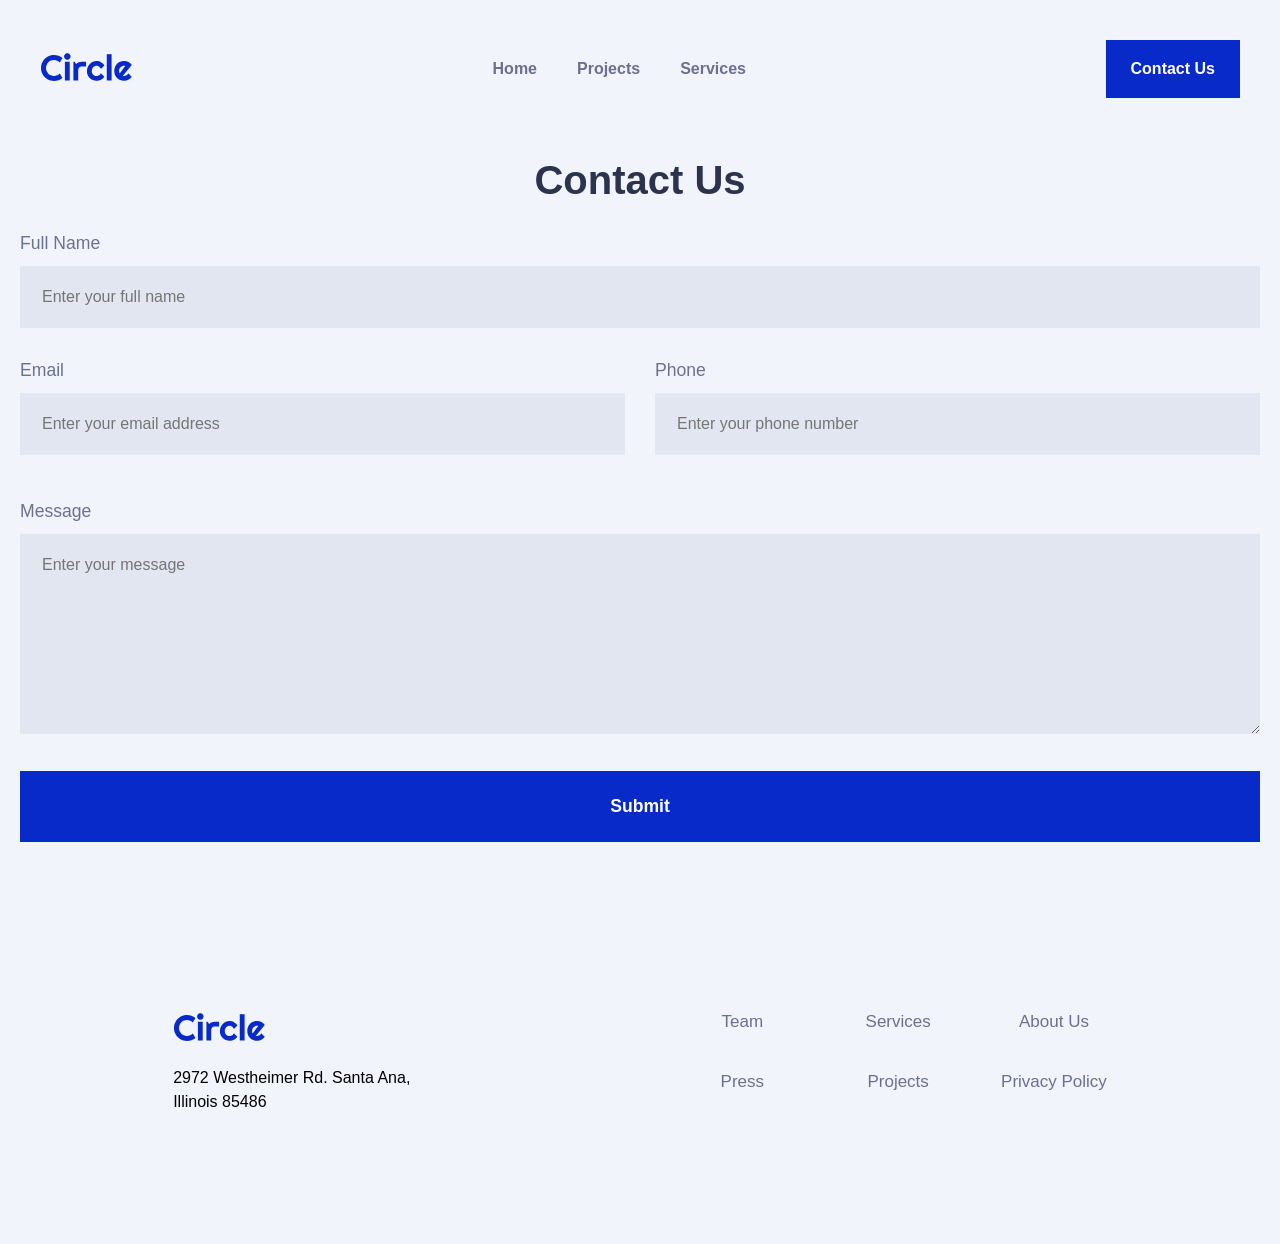
==== commit c1b1e6f9: "README creado" ====
--- a/contact.html
+++ b/contact.html
@@ -9,6 +9,7 @@
 
     <link rel="stylesheet" href="CSS/style.css">
     <link rel="stylesheet" href="CSS/contact.css">
+    <link rel="stylesheet" href="CSS/burger.css">
     <link rel="stylesheet" href="CSS/responsive.css">
 
     <link rel="icon" type="image/png" sizes="32x32" href="images/favicon/favicon-32x32.png">
@@ -143,8 +144,8 @@
 
     </footer>
 
-    <script src="Scripts/contact.js"></script>
-    <script src="Scripts/index.js"></script>
+    <script src="Scripts/contact.js" defer></script>
+    <script src="Scripts/index.js" defer></script>
 
 </body>
 
--- a/CSS/style.css
+++ b/CSS/style.css
@@ -30,8 +30,8 @@
     background-color: var(--color-light-1);
     font-family: 'Roboto', sans-serif;
     overflow-x: hidden; /* Corta cualquier cosa que sobresalga por los lados */
-    width: 100%;
     position: relative;
+    scroll-behavior: smooth;
 }
 
 /* Imágenes. Aseguramos que se muestren correctamente */
@@ -39,19 +39,28 @@
     max-width: 100%;
     height: auto;
 }
-
+nav, 
+.div-hero, 
+#projects, 
+#services,
+#clients,
+.footer {
+    max-width: 1350px; /* Igual que el Newsletter */
+    margin: 0 auto;    /* Centra la sección */
+    padding: 40px;     /* Padding normal para que no pegue a los bordes en móviles */
+    width: 100%;       /* Para que sea responsive */
+}
 /* Configuración básica de la barra */
 nav {
     display: flex;
     justify-content: space-between; 
     align-items: center;            
-    padding: 40px 20%;              
-}
-.nav-menu-icon {
-  display: none; /* Oculto por defecto, se mostrará en móvil */
-
-}
-
+                 
+}
+
+a {
+    text-decoration: none;
+}
 .nav-links {
     display: flex;
     list-style: none;
@@ -61,7 +70,6 @@
 }
 
 .nav-links a {
-    text-decoration: none;
     color: var(--color-dark-2);                  
     font-weight: 700;
     font-family: sans-serif;
@@ -71,7 +79,6 @@
     background-color: var(--color-blue-1);      
     color: white;
     padding: 20px 25px;
-    text-decoration: none;
     font-weight: bold;
     border-radius: 0px;             
     transition: background 0.3s;
@@ -89,28 +96,8 @@
     height: 30px;                   
 }
 
-/* Menú Lateral Móvil */
-.mobile-menu {
-    position: fixed;
-    top: 0;
-    right: -100%; /* Totalmente fuera de la pantalla a la derecha */
-    width: 200px;  /* Ancho del menú */
-    height: 100%;
-    background-color: rgba(7, 42, 200, 0.90); /* Azul oscuro transparente */
-    z-index: 2000; /* Por encima de todo */
-    display: flex;
-    flex-direction: column;
-    padding: 80px 40px;
-    transition: right 0.5s ease-in-out; /* Animación de deslizamiento */
-    box-shadow: -5px 0 15px rgba(0,0,0,0.3);
-}
-
 /* Estilos de las tarjetas de projects en index.html y projects.html*/
 /* Projects Section*/
-#projects {
-    padding: 80px 20%;
-}
-
 #projects h2 {
     font-size: 2.5rem;
     color: var(--color-dark-1);
@@ -168,7 +155,6 @@
 }
 
 .project-contaier a {
-    text-decoration: none;
     color: var(--color-blue-1);
     font-weight: 600;
     margin-bottom: 25px;
@@ -187,45 +173,6 @@
 }
 .project-contaier article{
     box-shadow: 0 20px 50px rgba(0, 0, 0, 0.3);
-}
-
-
-/* Clase que activaremos con JS para mostrar el menú */
-.mobile-menu.active {
-    right: 0; /* Lo movemos al borde derecho */
-}
-
-.close-menu {
-    position: absolute;
-    top: 17px;
-    right: 25px;
-    font-size: 35px;
-    color: black;
-    cursor: pointer;
-    font-weight: bold;
-}
-
-.mobile-nav-links {
-    list-style: none;
-    padding: 0;
-    margin-top: 50px;
-}
-
-.mobile-nav-links li {
-    margin-bottom: 30px;
-}
-
-.mobile-nav-links a {
-    color: var(--color-dark-2);
-    text-decoration: none;
-    font-size: 1.5rem;
-    font-weight: 600;
-    transition: opacity 0.3s;
-}
-
-.mobile-nav-links a:hover {
-    color: black;
-    opacity: 0.7;
 }
 
 /* Newsletter */
@@ -293,7 +240,6 @@
     transition: background 0.3s;
     display: flex;
     align-items: center;
-    text-decoration: none;
 }
 
 .newsletter-subscribe:hover {
@@ -310,7 +256,6 @@
     display: flex;
     justify-content: space-around; 
     align-items: flex-start;
-    max-width: 1300px; 
     margin: 50px auto;       
     padding: 80px 40px;
     width: 100%;
@@ -345,7 +290,6 @@
 }
 
 .sitemap a {
-    text-decoration: none;
     color: var(--color-dark-2);
     font-size: 17px;
     transition: color 0.3s ease;
--- a/CSS/contact.css
+++ b/CSS/contact.css
@@ -1,8 +1,8 @@
 /* Contact.html Form */
 #contact-form {
     max-width: 1300px;
-    margin: 60px auto;
-    padding: 40px;
+    margin: auto;
+    padding: 20px;
     background-color: transparent; 
 }
 
--- a/CSS/burger.css
+++ b/CSS/burger.css
@@ -0,0 +1,60 @@
+/* Esto oculta el icono y lo saca del flujo del flexbox */
+.nav-menu-icon {
+    display: none;
+}
+
+/* Menú Lateral Móvil */
+.mobile-menu {
+    position: fixed;
+    top: 0;
+    right: -100%; /* Totalmente fuera de la pantalla a la derecha */
+    width: 200px;  /* Ancho del menú */
+    height: 100%;
+    background-color: rgba(7, 42, 200, 0.90); /* Azul oscuro transparente */
+    z-index: 2000; /* Por encima de todo */
+    display: flex;
+    flex-direction: column;
+    padding: 80px 40px;
+    transition: right 0.5s ease-in-out; /* Animación de deslizamiento  */
+    box-shadow: -5px 0 15px rgba(0,0,0,0.3);
+}
+
+
+/* Clase que activaremos con JS para mostrar el menú */
+/* menu nav de la hamburguesa */
+.mobile-menu.active {
+    right: 0; /* Lo movemos al borde derecho */
+}
+
+/* X de cerrar el menu*/
+.close-menu {
+    position: absolute;
+    top: 17px;
+    right: 25px;
+    font-size: 35px;
+    color: black;
+    cursor: pointer;
+    font-weight: bold;
+}
+
+.mobile-nav-links {
+    list-style: none;
+    padding: 0;
+    margin-top: 50px;
+}
+
+.mobile-nav-links li {
+    margin-bottom: 30px;
+}
+
+.mobile-nav-links a {
+    color: var(--color-dark-2);
+    font-size: 1.5rem;
+    font-weight: 600;
+    transition: opacity 0.3s;
+}
+
+.mobile-nav-links a:hover {
+    color: black;
+    opacity: 0.7;
+}
--- a/CSS/responsive.css
+++ b/CSS/responsive.css
@@ -1,9 +1,13 @@
 /* RESPONSIVE */
 
-@media (max-width: 1406px) {
-    #projects, #services, #clients {
-        padding: 50px; /* Reducimos el padding a 50px */
-    }
+
+
+@media (max-width: 986px) {
+    
+    nav, .div-hero, #projects, #services, #clients {
+        padding: 20px; /* Reducimos el padding de 20% a algo fijo para móvil */
+    }
+    
     /* atacamos antes la section hero para que se vea mejor*/
    /* section hero */
     .div-hero {
@@ -37,60 +41,9 @@
     }
 
 
-    /* section projects */
-    /* Forzamos a que el contenedor use exactamente 2 columnas */
-    .project-contaier {
-        display: grid;
-        grid-template-columns: repeat(2, 1fr);
-        gap: 50px; /* espacio entre las tarjetas */
-       
-    }
-    /* Si el último elemento es impar, lo centramos ocupando las dos columnas */
-    .project-contaier article:last-child:nth-child(odd) {
-        grid-column: 1 / span 2; /* Ocupa el ancho de las dos columnas */
-        justify-self: center;    /* Se centra horizontalmente */
-        width: 45%;              /* Ajusta este ancho para que coincida con las de arriba */
-    }
-    
-    /* section services */
-
-    /* Corregido: Usamos el ID #services para que el navegador sepa a qué sección aplicar el grid de 2 columnas */
-    #services .project-contaier {
-        display: grid;
-        grid-template-columns: repeat(2, 1fr);
-        gap: 30px;
-    }
-
-    /* Centramos la última tarjeta de servicios si es impar */
-    #services .project-contaier article:last-child:nth-child(odd) {
-        grid-column: 1 / span 2;
-        justify-self: center;
-        width: 45%;
-    }
-
-
-
-}
-
-@media (max-width: 986px) {
-    
-    nav, .div-hero, #projects, #services, #clients {
-        padding: 20px; /* Reducimos el padding de 20% a algo fijo para móvil */
-    }
-
     /* NAVEGACIÓN */
     .nav-links, .btn-contact {
         display: none; /* Ocultamos los links y el botón en móvil */
-    }
-
-    /* Creamos el hueco para la hamburguesa */
-    .nav-mobile-hamburger {
-        display: block;
-        width: 30px;
-        height: 25px;
-        cursor: pointer;
-        position: relative;
-        border: 2px dashed #072ac8; /* Marcador visual temporal */
     }
 
     .nav-menu-icon {
@@ -106,13 +59,12 @@
     .nav-menu-icon span {
         width: 100%;
         height: 3px;
-        background-color: var(--color-blue-1); /* Color azul de tu marca */
+        background-color: var(--color-blue-1); 
         border-radius: 10px;
         transition: all 0.3s linear;
     }
-    /*INDEX html*/
-
-    /* FORMULARIO */
+
+   /* FORMULARIO */
     #contact-form {
         margin: 20px;
         padding: 20px;
@@ -139,12 +91,6 @@
         padding: 18px;
     }
 
-    /* MODAL RESPONSIVE */
-    .modal-content {
-        width: 90%;
-        padding: 30px;
-    }
-    
     /* FOOTER RESPONSIVE */
     .footer {
         flex-direction: column;
@@ -170,7 +116,7 @@
 
     /* MENU HAMBURGUESA*/
 
-    /* Mostramos y damos estilo al contenedor de la hamburguesa */
+    /* Mostramos */
     .nav-menu-icon {
         display: flex;
     }
@@ -238,5 +184,37 @@
         padding: 20px;          /* Ajuste de altura para que sea fácil de pulsar */
     }
 
+    /* MODAL RESPONSIVE */
+    .modal-content {
+        /* Reducimos el ancho y el padding para que sea más compacto y cuadrado */
+        width: 85%; 
+        max-width: 320px; 
+        padding: 40px 20px; /* Padding vertical más equilibrado */
+        border-radius: 10px;
+    }
+
+    .modal-logo {
+        width: 50px; /* Logo más pequeño */
+        top: 15px;
+        left: 15px;
+    }
+
+    .close-button {
+        top: 10px;
+        right: 15px;
+        font-size: 22px;
+    }
+
+    .modal-content h2 {
+        font-size: 1.3rem; /* Título más proporcionado */
+        margin-top: 1opx;  /* Dejamos espacio para el logo superior */
+        padding-bottom: 10px;
+    }
+
+    .modal-content p {
+        font-size: 0.95rem; /* Texto de cuerpo un poco más pequeño */
+        line-height: 1.4;
+    }
+
 
 }
